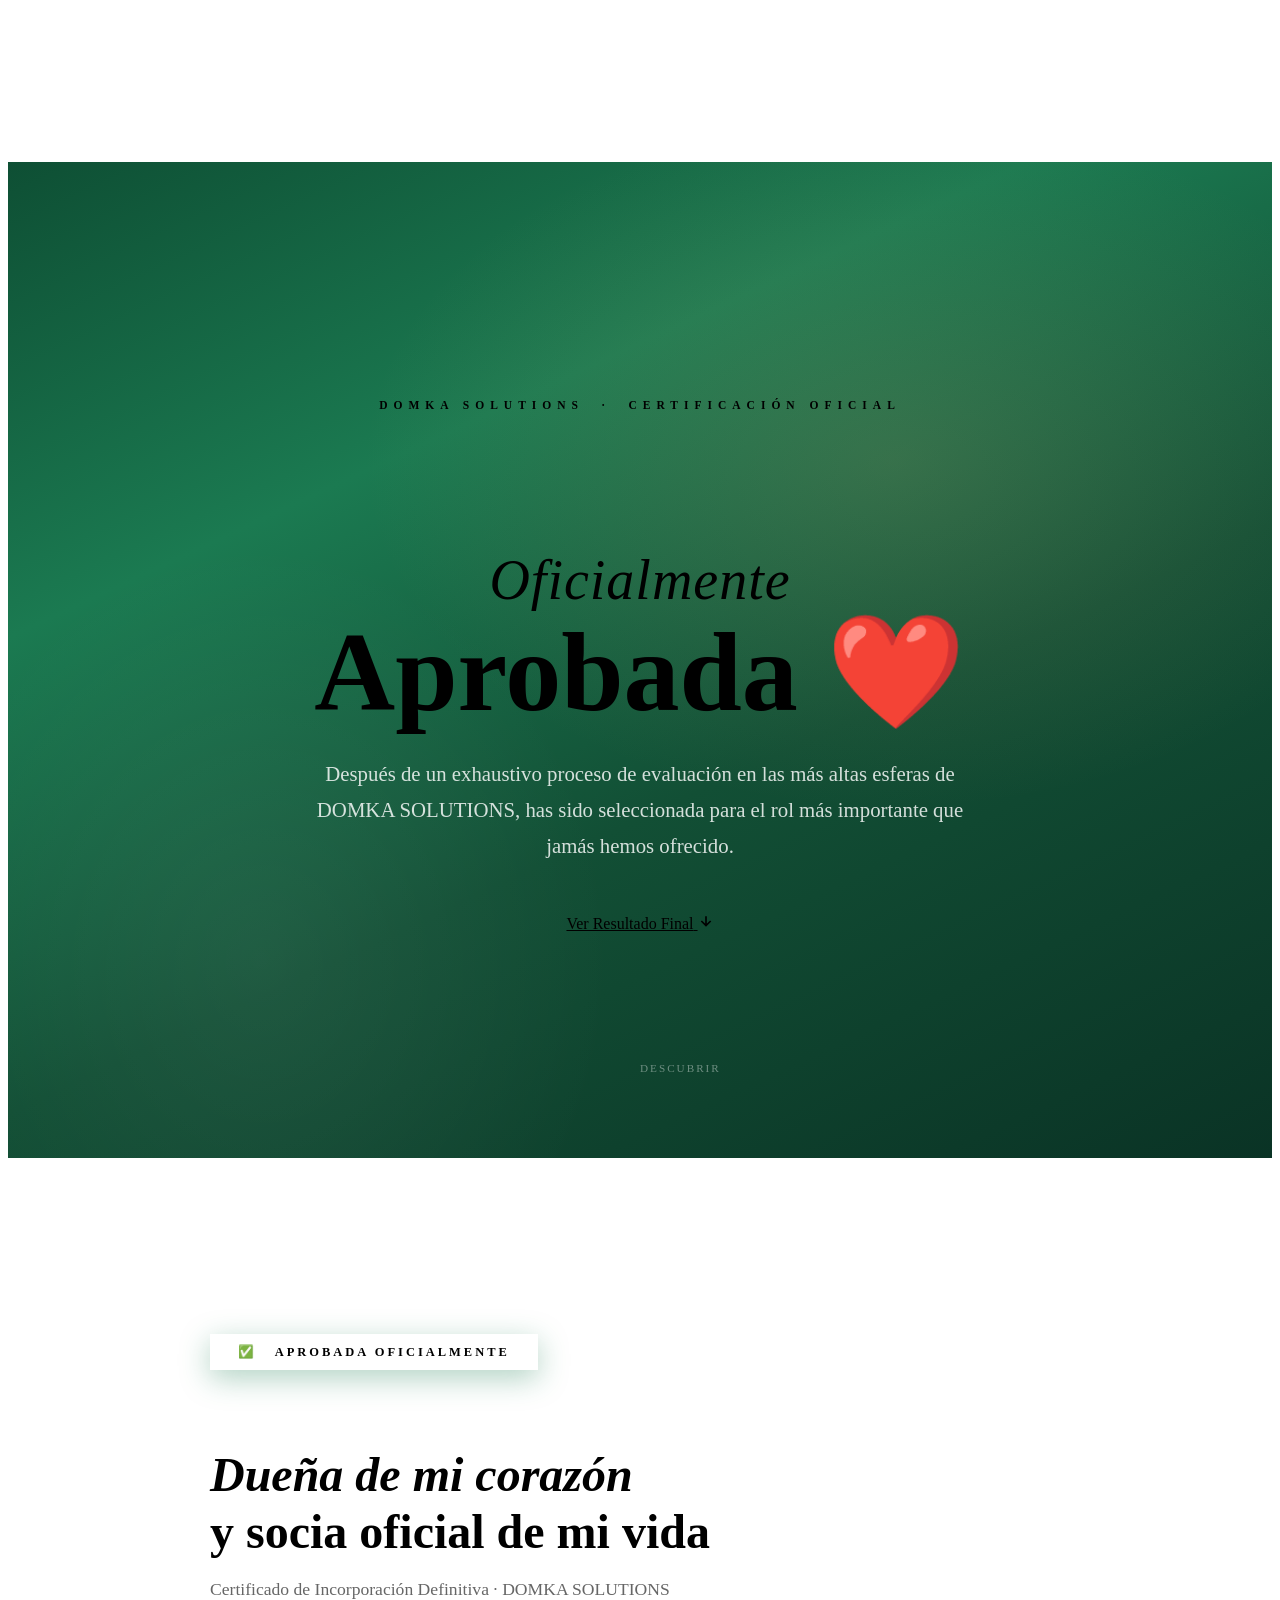
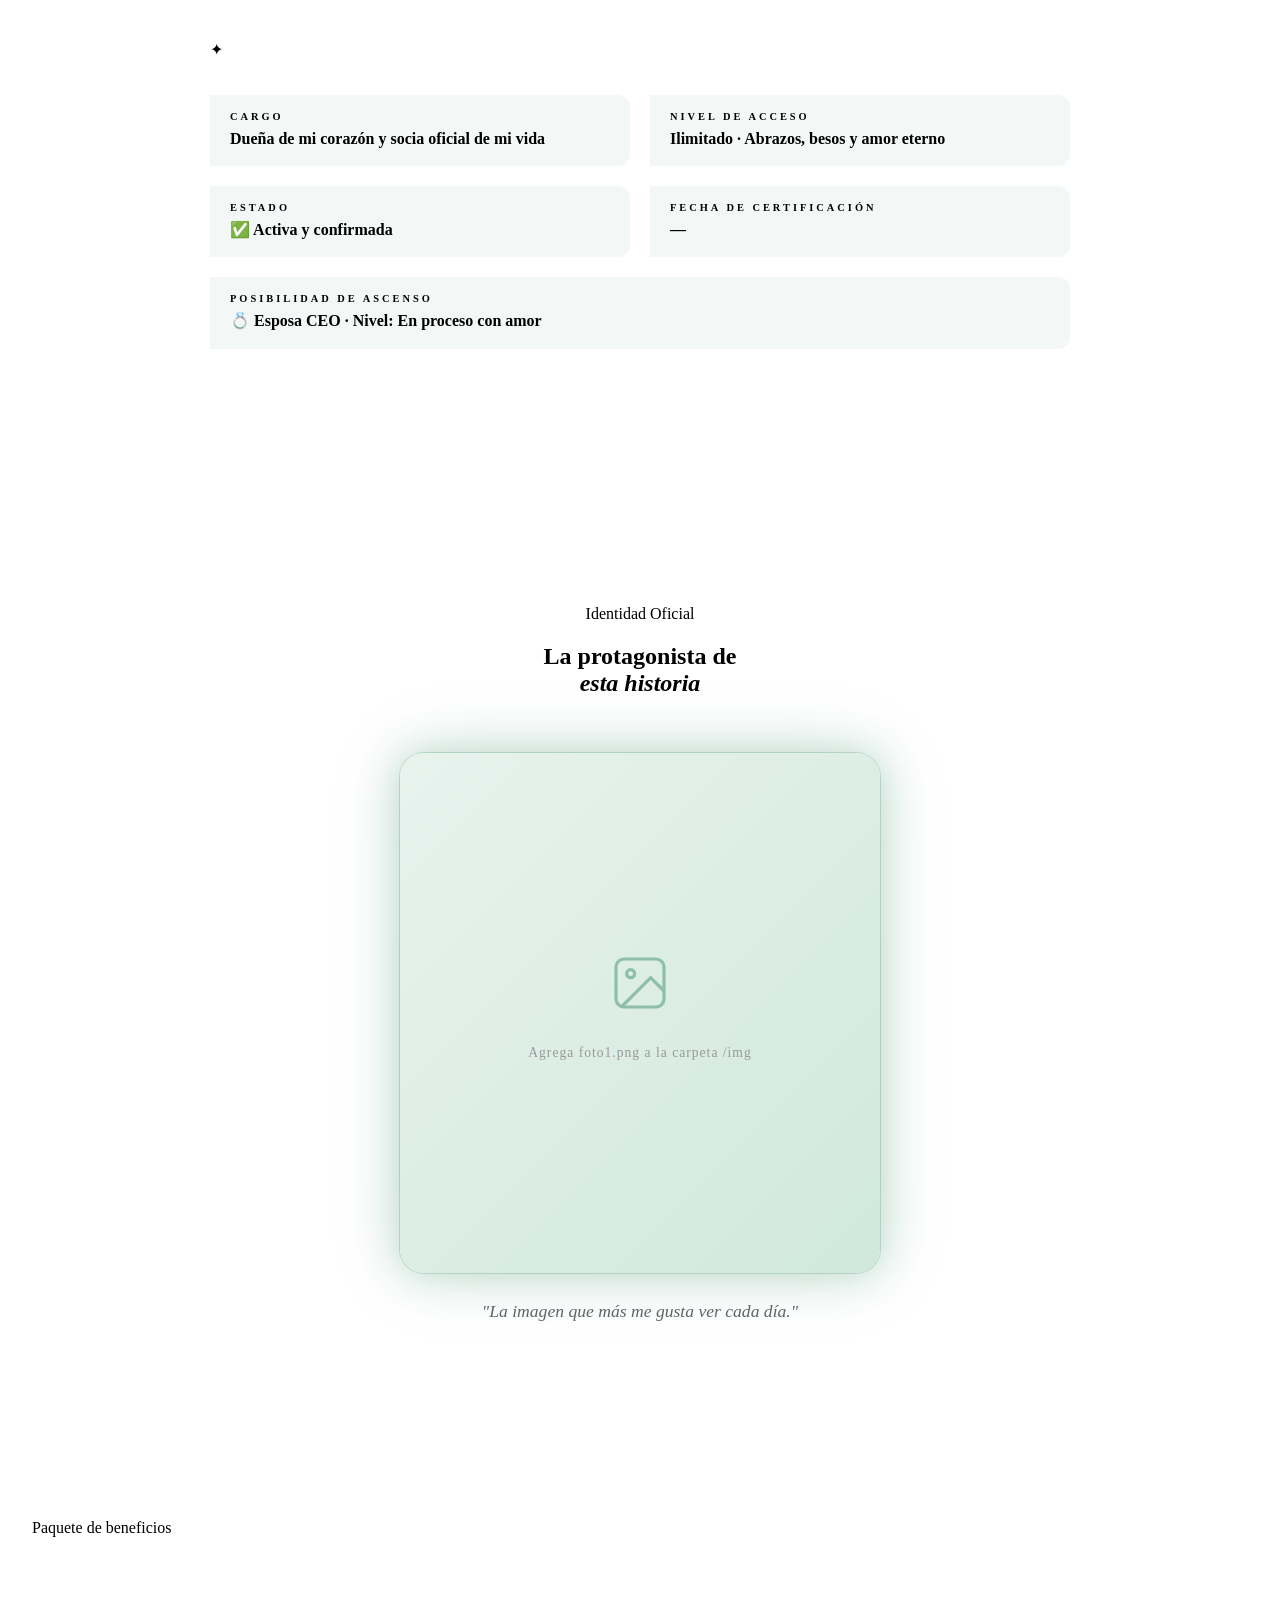
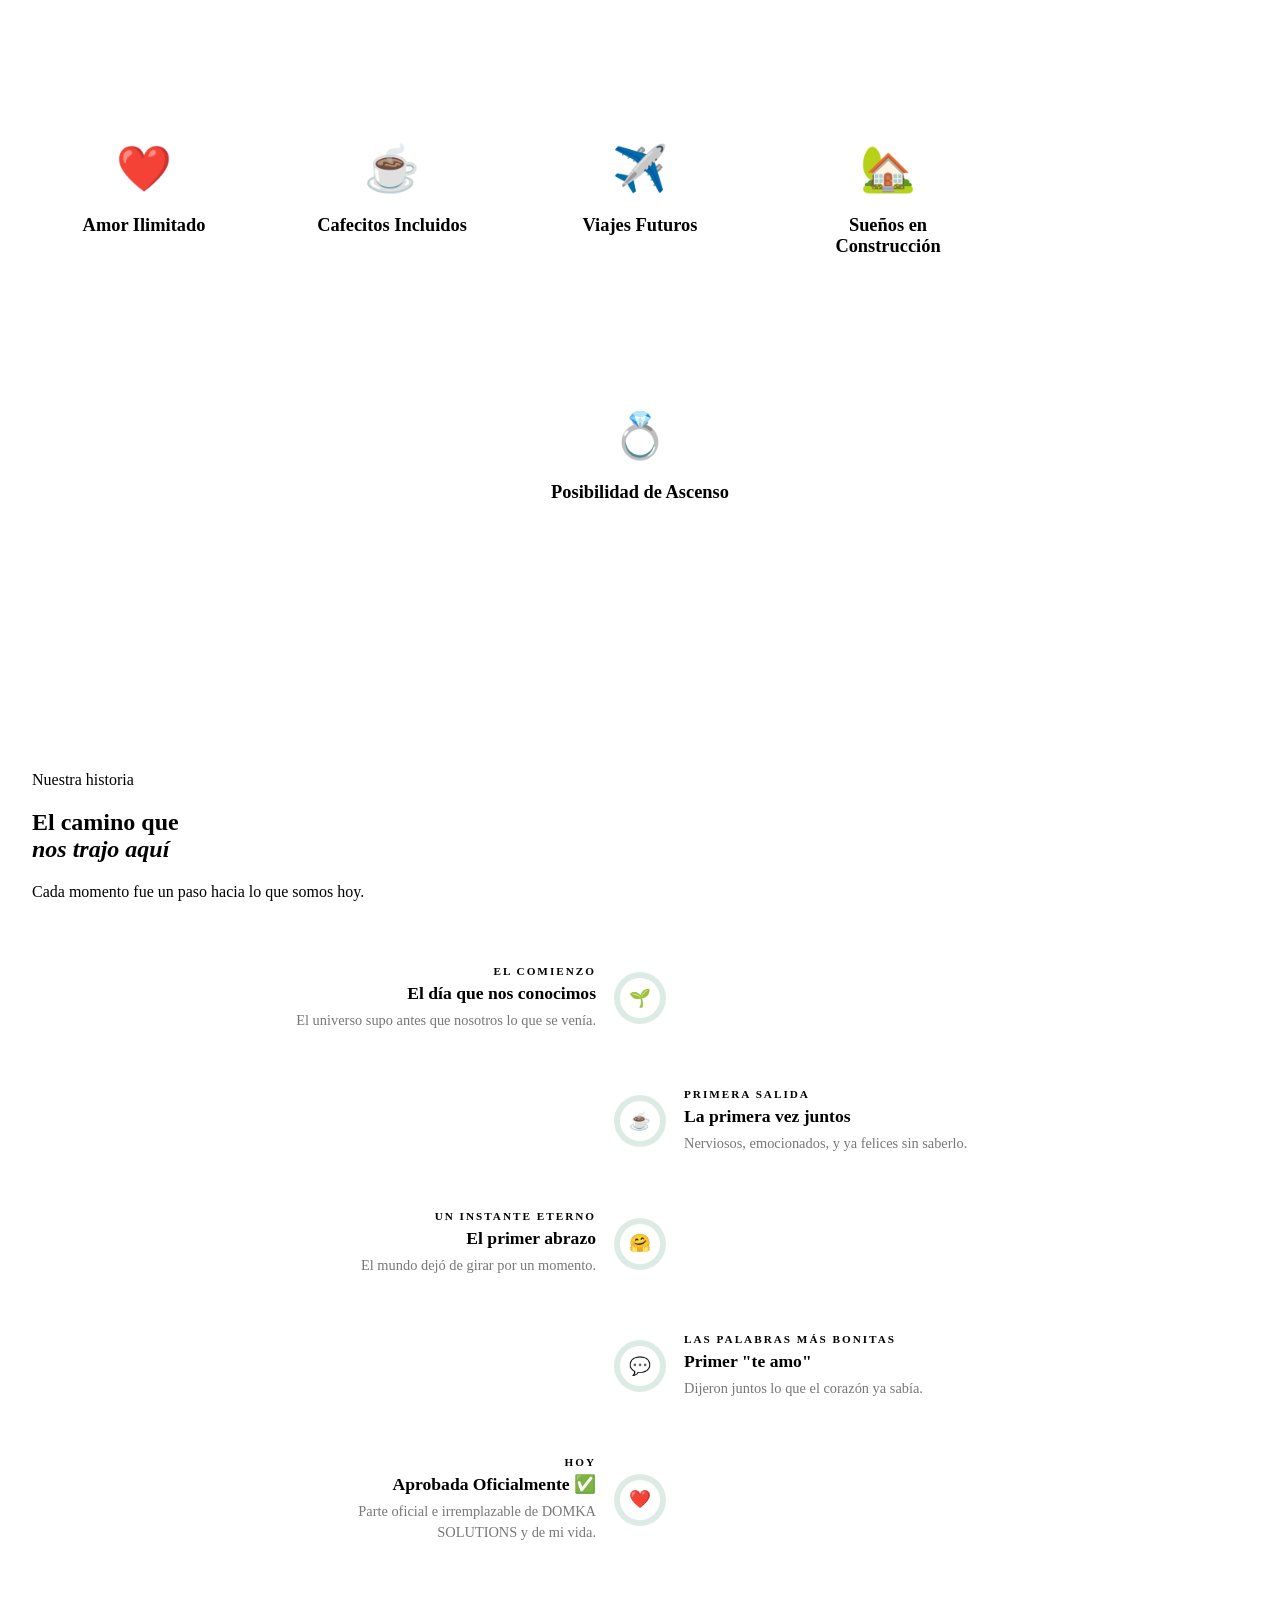
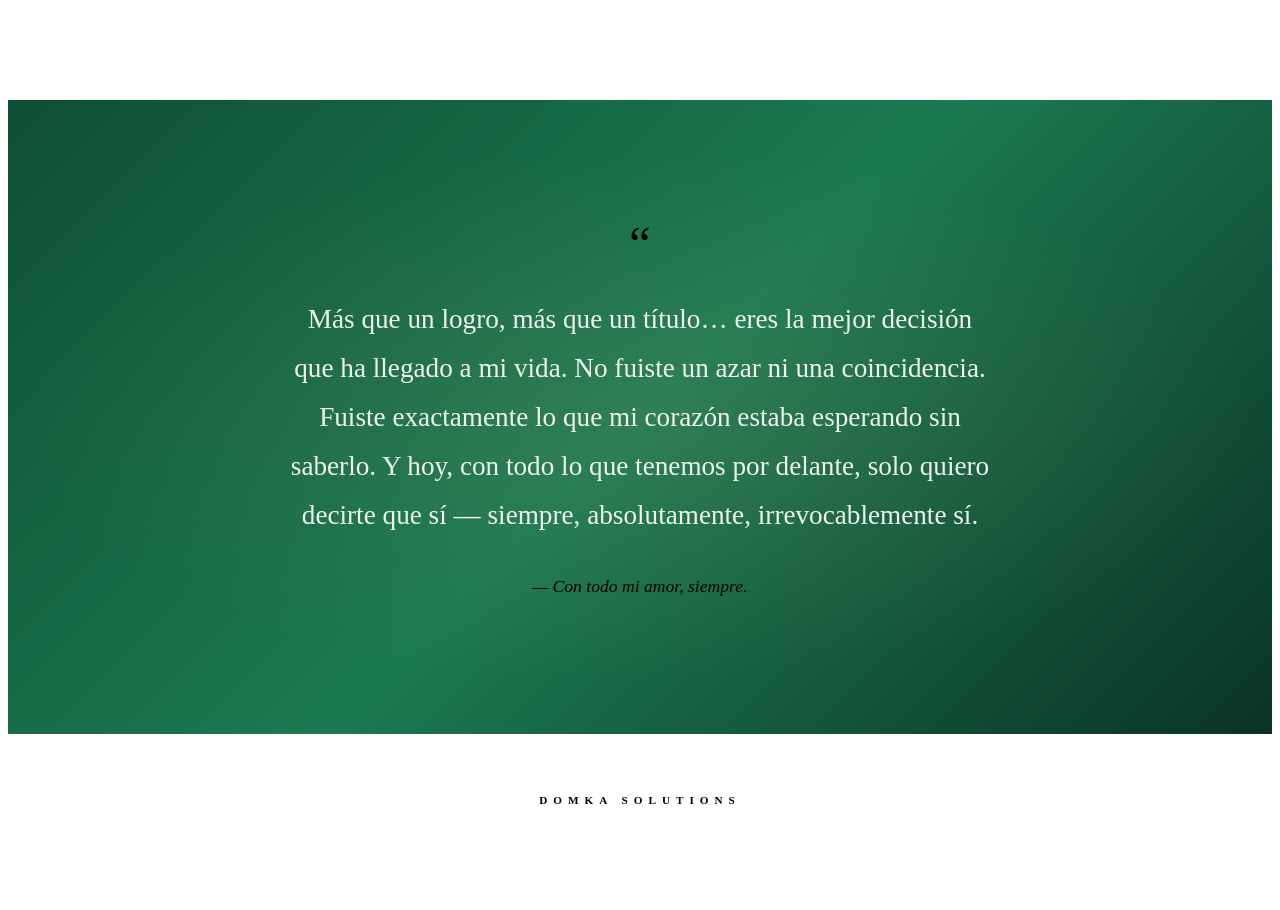
==== aprobada-domka.html @ 87fe6017 "Add files via upload" ====
<!DOCTYPE html>
<html lang="es">
<head>
  <meta charset="UTF-8">
  <meta name="viewport" content="width=device-width, initial-scale=1.0">
  <title>Oficialmente Aprobada · DOMKA SOLUTIONS</title>
  <meta name="description" content="Aprobada para el rol más importante dentro de DOMKA SOLUTIONS.">
  <meta property="og:title" content="Aprobada · DOMKA SOLUTIONS">
  <meta property="og:description" content="Felicitaciones, has sido oficialmente aprobada.">
  <link rel="icon" href="data:image/svg+xml,<svg xmlns='http://www.w3.org/2000/svg' viewBox='0 0 100 100'><text y='.9em' font-size='90'>💚</text></svg>">
  <link rel="stylesheet" href="css/styles.css">

  <style>
    /* ────────────────────────────────
       APROBADA-DOMKA — estilos locales
    ──────────────────────────────── */

    /* ─ Fondo animado hero ─ */
    .hero {
      position: relative;
      min-height: 100vh;
      display: flex;
      flex-direction: column;
      align-items: center;
      justify-content: center;
      text-align: center;
      padding: 48px 24px;
      background: linear-gradient(155deg,
        #0e4f34 0%,
        #1b7a51 30%,
        #124f35 60%,
        #0a3325 100%);
      overflow: hidden;
    }

    /* Efecto luces de fondo */
    .hero::after {
      content: '';
      position: absolute;
      inset: 0;
      background:
        radial-gradient(ellipse 60% 50% at 70% 30%, rgba(201,169,110,0.18) 0%, transparent 70%),
        radial-gradient(ellipse 40% 60% at 20% 80%, rgba(255,255,255,0.06) 0%, transparent 70%);
      pointer-events: none;
    }

    /* Logo marca */
    .hero-brand {
      font-family: var(--font-body);
      font-size: 0.72rem;
      font-weight: 700;
      letter-spacing: 6px;
      text-transform: uppercase;
      color: var(--gold);
      margin-bottom: 48px;
      position: relative;
      z-index: 2;
      animation: fadeDown 1s ease both;
    }

    .hero-title {
      font-family: var(--font-display);
      font-size: clamp(3rem, 9vw, 7rem);
      font-weight: 900;
      color: var(--white);
      line-height: 1;
      margin-bottom: 28px;
      position: relative;
      z-index: 2;
      animation: fadeUp 1s 0.2s ease both;
    }
    .hero-title span {
      display: block;
      font-style: italic;
      font-size: 0.5em;
      font-weight: 400;
      color: var(--gold-light);
      letter-spacing: 1px;
      margin-bottom: 8px;
    }

    .hero-subtitle {
      font-family: var(--font-italic);
      font-size: clamp(1rem, 2.5vw, 1.3rem);
      color: rgba(255,255,255,0.82);
      max-width: 680px;
      line-height: 1.75;
      margin: 0 auto 48px;
      position: relative;
      z-index: 2;
      animation: fadeUp 1s 0.4s ease both;
    }

    .hero .btn-primary {
      position: relative;
      z-index: 2;
      animation: fadeUp 1s 0.6s ease both;
      background: transparent;
      border: 2px solid var(--gold);
      color: var(--gold);
    }
    .hero .btn-primary::before { background: var(--gold); }
    .hero .btn-primary:hover { color: var(--black); }

    /* Scroll indicator */
    .scroll-hint {
      position: absolute;
      bottom: 36px;
      left: 50%;
      transform: translateX(-50%);
      z-index: 2;
      display: flex;
      flex-direction: column;
      align-items: center;
      gap: 8px;
      color: rgba(255,255,255,0.4);
      font-size: 0.7rem;
      letter-spacing: 2px;
      text-transform: uppercase;
      animation: fadeUp 1s 1s ease both;
    }
    .scroll-hint::after {
      content: '';
      width: 1px;
      height: 40px;
      background: linear-gradient(to bottom, var(--gold), transparent);
      animation: scrollLine 2s ease-in-out infinite;
    }
    @keyframes scrollLine {
      0%,100% { opacity: 0.4; transform: scaleY(1); }
      50%      { opacity: 1;   transform: scaleY(1.3); }
    }

    /* ─ Tarjeta principal ─ */
    .main-card-section {
      background: var(--cream);
      padding: 120px 24px;
      position: relative;
    }
    .main-card-section::before {
      content: '';
      position: absolute;
      top: 0; left: 0; right: 0;
      height: 120px;
      background: linear-gradient(to bottom, #0a3325, var(--cream));
    }

    .main-card {
      max-width: 860px;
      margin: 0 auto;
      padding: 56px 48px;
      position: relative;
    }

    /* Sello estampado */
    .badge-approved {
      display: inline-flex;
      align-items: center;
      gap: 10px;
      background: linear-gradient(135deg, var(--green), var(--green-dark));
      color: var(--white);
      padding: 10px 28px;
      border-radius: var(--radius-pill);
      font-family: var(--font-body);
      font-size: 0.78rem;
      font-weight: 700;
      letter-spacing: 3px;
      text-transform: uppercase;
      margin-bottom: 36px;
      box-shadow: 0 8px 30px rgba(27,122,81,0.35);
      animation: pulse 3s ease infinite;
    }
    @keyframes pulse {
      0%,100% { box-shadow: 0 8px 30px rgba(27,122,81,0.35); }
      50%      { box-shadow: 0 8px 50px rgba(27,122,81,0.6); }
    }

    .card-title {
      font-family: var(--font-display);
      font-size: clamp(1.8rem, 4vw, 3rem);
      font-weight: 700;
      color: var(--black);
      line-height: 1.2;
      margin-bottom: 12px;
    }
    .card-title em { color: var(--green); }

    .card-meta {
      font-family: var(--font-italic);
      font-size: 1.1rem;
      color: #666;
      margin-bottom: 40px;
    }

    /* Campos tipo documento */
    .card-fields {
      display: grid;
      grid-template-columns: 1fr 1fr;
      gap: 20px;
      margin-top: 36px;
    }
    .card-field {
      background: rgba(27,122,81,0.05);
      border-left: 3px solid var(--green);
      padding: 16px 20px;
      border-radius: 0 12px 12px 0;
    }
    .card-field-label {
      font-size: 0.65rem;
      font-weight: 700;
      letter-spacing: 3px;
      text-transform: uppercase;
      color: var(--green);
      margin-bottom: 6px;
    }
    .card-field-value {
      font-family: var(--font-display);
      font-size: 1rem;
      font-weight: 600;
      color: var(--black);
      line-height: 1.4;
    }

    /* ─ Foto ─ */
    .photo-section {
      padding: 80px 24px;
      text-align: center;
      background: linear-gradient(180deg, var(--cream) 0%, #e8f3ee 50%, var(--cream) 100%);
    }
    .photo-frame {
      display: inline-block;
      position: relative;
      border-radius: 24px;
      overflow: hidden;
      box-shadow:
        0 0 0 1px rgba(27,122,81,0.2),
        0 0 40px rgba(27,122,81,0.25),
        0 0 80px rgba(27,122,81,0.12);
      animation: float 6s ease-in-out infinite;
      max-width: 480px;
      width: 100%;
    }
    .photo-frame img {
      width: 100%;
      height: 520px;
      object-fit: cover;
      display: block;
    }
    .photo-placeholder {
      width: 100%;
      height: 520px;
      background: linear-gradient(135deg, #e8f3ee, #d0e8dc);
      display: flex;
      flex-direction: column;
      align-items: center;
      justify-content: center;
      gap: 16px;
      color: var(--green);
    }
    .photo-placeholder svg { opacity: 0.4; }
    .photo-placeholder p { font-size: 0.85rem; color: #999; letter-spacing: 1px; }
    @keyframes float {
      0%,100% { transform: translateY(0); }
      50%      { transform: translateY(-14px); }
    }
    .photo-caption {
      margin-top: 24px;
      font-family: var(--font-italic);
      font-style: italic;
      font-size: 1.1rem;
      color: #666;
    }

    /* ─ Beneficios ─ */
    .benefits-section {
      padding: 100px 24px;
      background: var(--black);
    }
    .benefits-section .section-title { color: var(--white); }
    .benefits-section .section-subtitle { color: rgba(255,255,255,0.6); }
    .benefits-section .section-label { color: var(--gold); }

    .benefits-grid {
      display: grid;
      grid-template-columns: repeat(auto-fit, minmax(200px, 1fr));
      gap: 24px;
      margin-top: 56px;
    }
    .benefit-card {
      background: rgba(255,255,255,0.04);
      border: 1px solid rgba(255,255,255,0.08);
      border-radius: 20px;
      padding: 36px 24px;
      text-align: center;
      transition: var(--transition);
      cursor: default;
    }
    .benefit-card:hover {
      background: rgba(27,122,81,0.15);
      border-color: rgba(27,122,81,0.4);
      transform: translateY(-8px);
      box-shadow: 0 20px 50px rgba(27,122,81,0.2);
    }
    .benefit-icon {
      font-size: 2.8rem;
      margin-bottom: 20px;
      display: block;
    }
    .benefit-title {
      font-family: var(--font-display);
      font-size: 1.15rem;
      font-weight: 600;
      color: var(--white);
      margin-bottom: 10px;
    }
    .benefit-desc {
      font-size: 0.85rem;
      color: rgba(255,255,255,0.5);
      line-height: 1.6;
    }

    /* ─ Timeline ─ */
    .timeline-section {
      padding: 100px 24px;
      background: var(--cream);
    }
    .timeline {
      max-width: 700px;
      margin: 64px auto 0;
      position: relative;
    }
    .timeline::before {
      content: '';
      position: absolute;
      left: 50%;
      top: 0; bottom: 0;
      width: 1px;
      background: linear-gradient(to bottom, transparent, var(--green), transparent);
      transform: translateX(-50%);
    }
    .tl-item {
      display: grid;
      grid-template-columns: 1fr 40px 1fr;
      gap: 24px;
      align-items: center;
      margin-bottom: 56px;
    }
    .tl-item:nth-child(odd) .tl-content { text-align: right; grid-column: 1; }
    .tl-item:nth-child(odd) .tl-dot    { grid-column: 2; }
    .tl-item:nth-child(odd) .tl-empty  { grid-column: 3; }
    .tl-item:nth-child(even) .tl-empty   { grid-column: 1; }
    .tl-item:nth-child(even) .tl-dot     { grid-column: 2; }
    .tl-item:nth-child(even) .tl-content { grid-column: 3; text-align: left; }

    .tl-dot {
      width: 40px; height: 40px;
      background: var(--green);
      border-radius: 50%;
      display: flex;
      align-items: center;
      justify-content: center;
      font-size: 1.1rem;
      box-shadow: 0 0 0 6px rgba(27,122,81,0.15);
      justify-self: center;
      flex-shrink: 0;
    }
    .tl-date {
      font-size: 0.7rem;
      font-weight: 700;
      letter-spacing: 2px;
      color: var(--green);
      text-transform: uppercase;
      margin-bottom: 6px;
    }
    .tl-title {
      font-family: var(--font-display);
      font-size: 1.1rem;
      font-weight: 600;
      color: var(--black);
      margin-bottom: 6px;
    }
    .tl-desc {
      font-family: var(--font-italic);
      font-size: 0.9rem;
      color: #777;
      line-height: 1.5;
    }

    /* ─ Mensaje final ─ */
    .message-section {
      padding: 120px 24px;
      background: linear-gradient(135deg, #0e4f34, #1b7a51, #0a3325);
      position: relative;
      overflow: hidden;
      text-align: center;
    }
    .message-section::before {
      content: '';
      position: absolute;
      inset: 0;
      background: radial-gradient(ellipse 70% 60% at 50% 50%, rgba(201,169,110,0.12) 0%, transparent 70%);
    }
    .message-box {
      max-width: 700px;
      margin: 0 auto;
      position: relative;
      z-index: 2;
    }
    .message-quote {
      font-size: 3rem;
      color: var(--gold);
      line-height: 1;
      margin-bottom: 24px;
      font-family: Georgia, serif;
    }
    .message-text {
      font-family: var(--font-italic);
      font-size: clamp(1.15rem, 3vw, 1.7rem);
      color: rgba(255,255,255,0.92);
      line-height: 1.8;
      margin-bottom: 36px;
    }
    .message-sign {
      font-family: var(--font-display);
      font-style: italic;
      font-size: 1.1rem;
      color: var(--gold);
    }

    /* ─ Footer ─ */
    footer {
      background: var(--black);
      padding: 48px 24px;
      text-align: center;
    }
    .footer-logo {
      font-family: var(--font-body);
      font-size: 0.7rem;
      font-weight: 700;
      letter-spacing: 6px;
      color: var(--green);
      text-transform: uppercase;
      margin-bottom: 12px;
    }
    .footer-tagline {
      font-family: var(--font-italic);
      font-style: italic;
      font-size: 0.95rem;
      color: rgba(255,255,255,0.35);
    }

    /* ─ Keyframes ─ */
    @keyframes fadeUp   { from { opacity:0; transform:translateY(30px); } to { opacity:1; transform:translateY(0); } }
    @keyframes fadeDown { from { opacity:0; transform:translateY(-20px); } to { opacity:1; transform:translateY(0); } }

    /* ─ Responsive ─ */
    @media (max-width: 640px) {
      .card-fields { grid-template-columns: 1fr; }
      .main-card   { padding: 36px 24px; }
      .timeline::before { left: 20px; }
      .tl-item { grid-template-columns: 40px 1fr; }
      .tl-item:nth-child(odd) .tl-content,
      .tl-item:nth-child(even) .tl-content { grid-column: 2; text-align: left; }
      .tl-item:nth-child(odd) .tl-dot,
      .tl-item:nth-child(even) .tl-dot { grid-column: 1; }
      .tl-empty { display: none; }
      .tl-item { grid-template-columns: 40px 1fr; }
    }
  </style>
</head>
<body>

  <!-- ── Canvas partículas ── -->
  <canvas id="particle-canvas"></canvas>

  <!-- ══════════════════════════════════════
       HERO
  ══════════════════════════════════════ -->
  <section class="hero" id="inicio">

    <p class="hero-brand">DOMKA SOLUTIONS &nbsp;·&nbsp; Certificación Oficial</p>

    <h1 class="hero-title">
      <span>Oficialmente</span>
      Aprobada ❤️
    </h1>

    <p class="hero-subtitle">
      Después de un exhaustivo proceso de evaluación en las más altas esferas de
      DOMKA SOLUTIONS, has sido seleccionada para el rol más importante
      que jamás hemos ofrecido.
    </p>

    <a href="#resultado" class="btn-primary">
      <span>Ver Resultado Final</span>
      <svg width="16" height="16" viewBox="0 0 24 24" fill="none" stroke="currentColor" stroke-width="2.5"><path d="M12 5v14M5 12l7 7 7-7"/></svg>
    </a>

    <div class="scroll-hint">Descubrir</div>
  </section>


  <!-- ══════════════════════════════════════
       TARJETA PRINCIPAL
  ══════════════════════════════════════ -->
  <section class="main-card-section" id="resultado">
    <div class="container">
      <div class="main-card glass-card reveal">

        <!-- Badge -->
        <div class="text-center" style="margin-bottom: 8px;">
          <span class="badge-approved">✅ &nbsp; Aprobada Oficialmente</span>
        </div>

        <!-- Título -->
        <h2 class="card-title text-center">
          <em>Dueña de mi corazón</em><br>y socia oficial de mi vida
        </h2>
        <p class="card-meta text-center">Certificado de Incorporación Definitiva · DOMKA SOLUTIONS</p>

        <!-- Ornamento -->
        <div class="ornament">✦</div>

        <!-- Campos -->
        <div class="card-fields">
          <div class="card-field">
            <div class="card-field-label">Cargo</div>
            <div class="card-field-value">Dueña de mi corazón y socia oficial de mi vida</div>
          </div>
          <div class="card-field">
            <div class="card-field-label">Nivel de acceso</div>
            <div class="card-field-value">Ilimitado · Abrazos, besos y amor eterno</div>
          </div>
          <div class="card-field">
            <div class="card-field-label">Estado</div>
            <div class="card-field-value" style="color: var(--green);">✅ Activa y confirmada</div>
          </div>
          <div class="card-field">
            <div class="card-field-label">Fecha de certificación</div>
            <div class="card-field-value js-date">—</div>
          </div>
          <div class="card-field" style="grid-column: 1 / -1;">
            <div class="card-field-label">Posibilidad de ascenso</div>
            <div class="card-field-value">💍 Esposa CEO · Nivel: En proceso con amor</div>
          </div>
        </div>

      </div>
    </div>
  </section>


  <!-- ══════════════════════════════════════
       SECCIÓN FOTO
  ══════════════════════════════════════ -->
  <section class="photo-section">
    <div class="container">
      <div class="text-center reveal">
        <span class="section-label">Identidad Oficial</span>
        <h2 class="section-title">La protagonista de<br><em>esta historia</em></h2>
      </div>

      <div class="text-center" style="margin-top: 56px;">
        <div class="photo-frame reveal">
          <!-- Reemplaza src con img/foto1.png cuando tengas la imagen -->
          <div class="photo-placeholder">
            <svg width="64" height="64" viewBox="0 0 24 24" fill="none" stroke="#1b7a51" stroke-width="1.2">
              <rect x="3" y="3" width="18" height="18" rx="3"/>
              <circle cx="8.5" cy="8.5" r="1.5"/>
              <path d="M21 15l-5-5L5 21"/>
            </svg>
            <p>Agrega foto1.png a la carpeta /img</p>
          </div>
          <!-- Descomenta esto cuando tengas la foto:
          <img src="img/foto1.png" alt="Mi amor" data-lightbox>
          -->
        </div>
        <p class="photo-caption reveal">"La imagen que más me gusta ver cada día."</p>
      </div>
    </div>
  </section>


  <!-- ══════════════════════════════════════
       BENEFICIOS DEL CARGO
  ══════════════════════════════════════ -->
  <section class="benefits-section section">
    <div class="container text-center">
      <span class="section-label reveal">Paquete de beneficios</span>
      <h2 class="section-title reveal" style="color: white;">Lo que incluye<br><em style="color: var(--gold);">este cargo</em></h2>
      <p class="section-subtitle reveal">Beneficios premium, exclusivos e irrenunciables.</p>

      <div class="benefits-grid">

        <div class="benefit-card reveal">
          <span class="benefit-icon">❤️</span>
          <div class="benefit-title">Amor Ilimitado</div>
          <div class="benefit-desc">Sin restricciones, sin vencimiento, sin condiciones.</div>
        </div>

        <div class="benefit-card reveal">
          <span class="benefit-icon">☕</span>
          <div class="benefit-title">Cafecitos Incluidos</div>
          <div class="benefit-desc">Mañanas juntos con café o sin él, siempre especiales.</div>
        </div>

        <div class="benefit-card reveal">
          <span class="benefit-icon">✈️</span>
          <div class="benefit-title">Viajes Futuros</div>
          <div class="benefit-desc">Destinos por descubrir, aventuras por vivir contigo.</div>
        </div>

        <div class="benefit-card reveal">
          <span class="benefit-icon">🏡</span>
          <div class="benefit-title">Sueños en Construcción</div>
          <div class="benefit-desc">Construyendo un hogar y un futuro lado a lado.</div>
        </div>

        <div class="benefit-card reveal" style="grid-column: 1 / -1; max-width: 400px; margin: 0 auto;">
          <span class="benefit-icon">💍</span>
          <div class="benefit-title">Posibilidad de Ascenso</div>
          <div class="benefit-desc">A Esposa CEO · El nivel más alto y más hermoso.</div>
        </div>

      </div>
    </div>
  </section>


  <!-- ══════════════════════════════════════
       TIMELINE ROMÁNTICA
  ══════════════════════════════════════ -->
  <section class="timeline-section">
    <div class="container text-center">
      <span class="section-label">Nuestra historia</span>
      <h2 class="section-title">El camino que<br><em>nos trajo aquí</em></h2>
      <p class="section-subtitle">Cada momento fue un paso hacia lo que somos hoy.</p>

      <div class="timeline">

        <div class="tl-item reveal">
          <div class="tl-content">
            <div class="tl-date">El comienzo</div>
            <div class="tl-title">El día que nos conocimos</div>
            <div class="tl-desc">El universo supo antes que nosotros lo que se venía.</div>
          </div>
          <div class="tl-dot">🌱</div>
          <div class="tl-empty"></div>
        </div>

        <div class="tl-item reveal">
          <div class="tl-empty"></div>
          <div class="tl-dot">☕</div>
          <div class="tl-content">
            <div class="tl-date">Primera salida</div>
            <div class="tl-title">La primera vez juntos</div>
            <div class="tl-desc">Nerviosos, emocionados, y ya felices sin saberlo.</div>
          </div>
        </div>

        <div class="tl-item reveal">
          <div class="tl-content">
            <div class="tl-date">Un instante eterno</div>
            <div class="tl-title">El primer abrazo</div>
            <div class="tl-desc">El mundo dejó de girar por un momento.</div>
          </div>
          <div class="tl-dot">🤗</div>
          <div class="tl-empty"></div>
        </div>

        <div class="tl-item reveal">
          <div class="tl-empty"></div>
          <div class="tl-dot">💬</div>
          <div class="tl-content">
            <div class="tl-date">Las palabras más bonitas</div>
            <div class="tl-title">Primer "te amo"</div>
            <div class="tl-desc">Dijeron juntos lo que el corazón ya sabía.</div>
          </div>
        </div>

        <div class="tl-item reveal">
          <div class="tl-content">
            <div class="tl-date">Hoy</div>
            <div class="tl-title">Aprobada Oficialmente ✅</div>
            <div class="tl-desc">Parte oficial e irremplazable de DOMKA SOLUTIONS y de mi vida.</div>
          </div>
          <div class="tl-dot">❤️</div>
          <div class="tl-empty"></div>
        </div>

      </div>
    </div>
  </section>


  <!-- ══════════════════════════════════════
       MENSAJE FINAL
  ══════════════════════════════════════ -->
  <section class="message-section">
    <div class="message-box reveal">
      <div class="message-quote">&ldquo;</div>
      <p class="message-text">
        Más que un logro, más que un título… eres la mejor decisión que ha
        llegado a mi vida. No fuiste un azar ni una coincidencia. Fuiste
        exactamente lo que mi corazón estaba esperando sin saberlo.
        Y hoy, con todo lo que tenemos por delante,
        solo quiero decirte que sí — siempre, absolutamente, irrevocablemente sí.
      </p>
      <p class="message-sign">— Con todo mi amor, siempre.</p>
    </div>
  </section>


  <!-- ══════════════════════════════════════
       FOOTER
  ══════════════════════════════════════ -->
  <footer>
    <p class="footer-logo">DOMKA SOLUTIONS</p>
    <p class="footer-tagline">© Forever Together &nbsp;·&nbsp; Certificado con amor</p>
  </footer>


  <!-- ── Scripts ── -->
  <script src="js/script.js"></script>
  <script>
    // Fecha automática
    document.addEventListener('DOMContentLoaded', () => {
      setCurrentDate('.js-date');
    });
  </script>

</body>
</html>
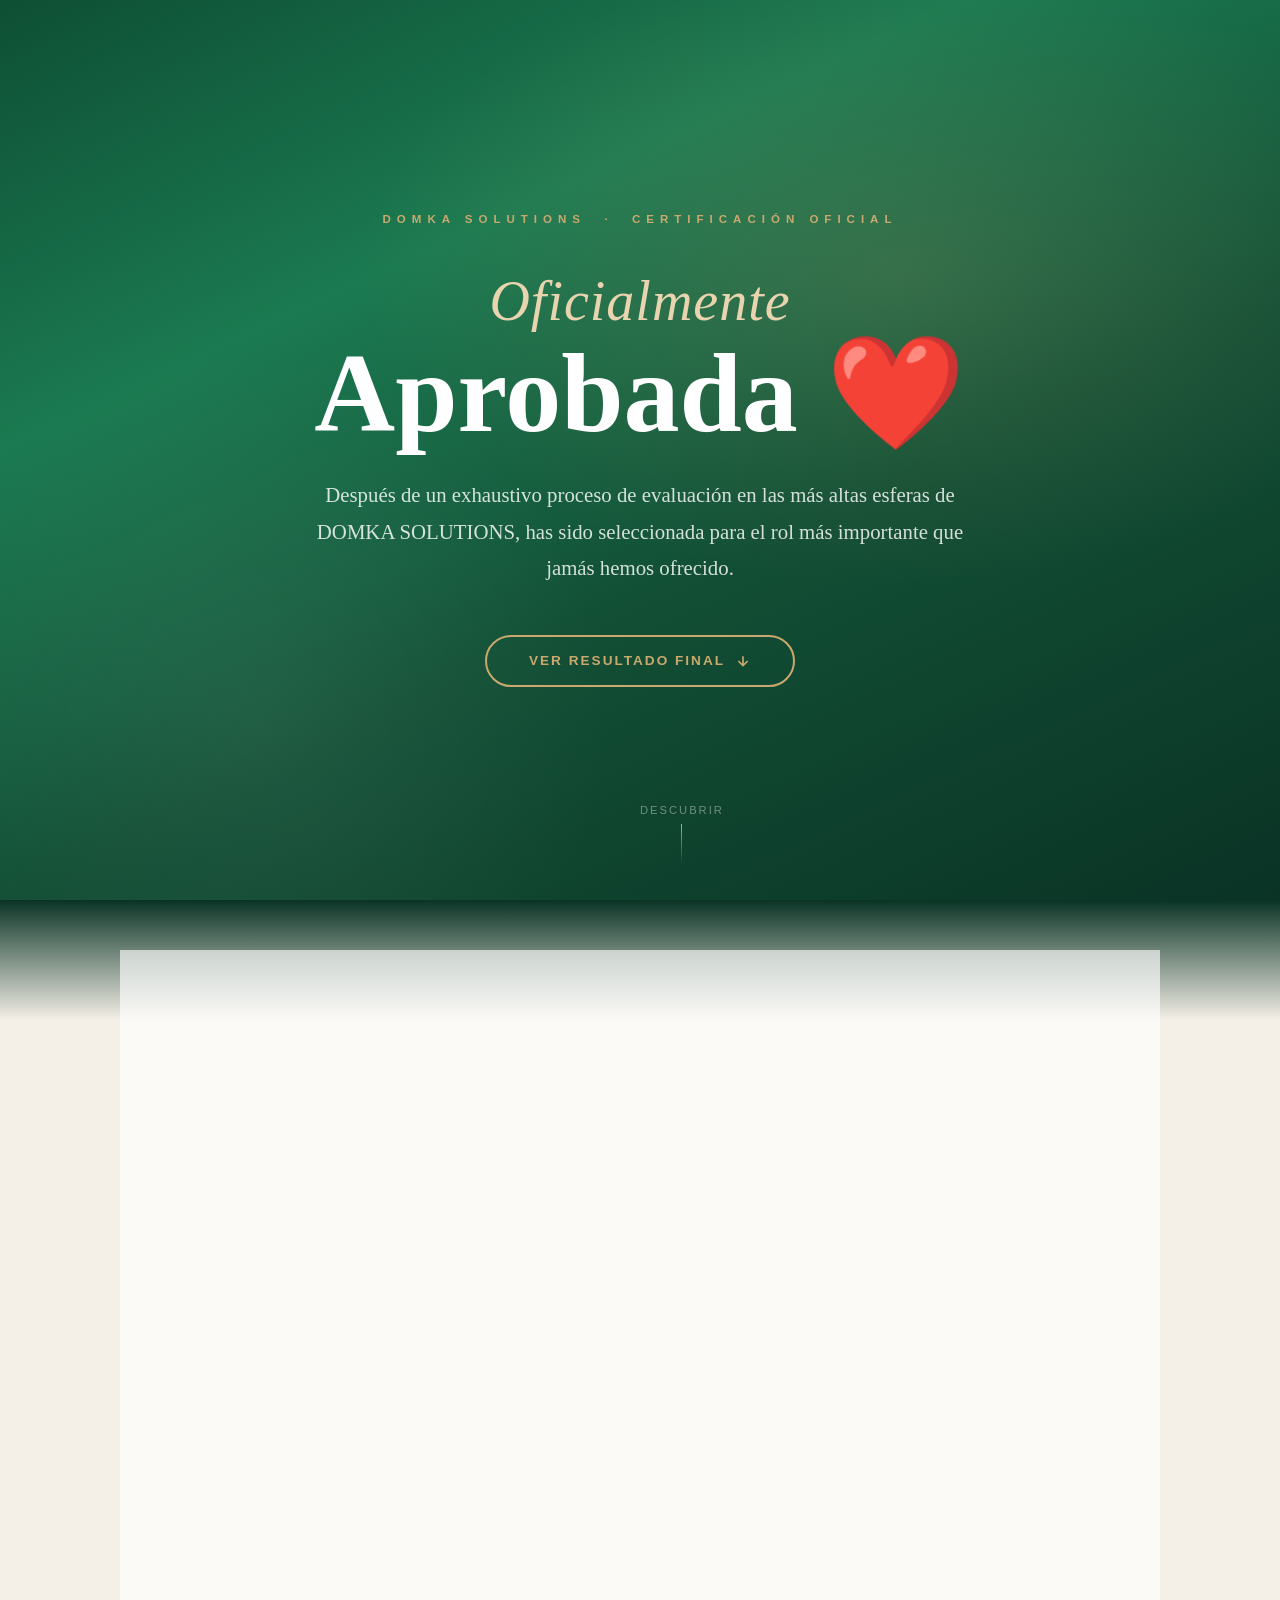
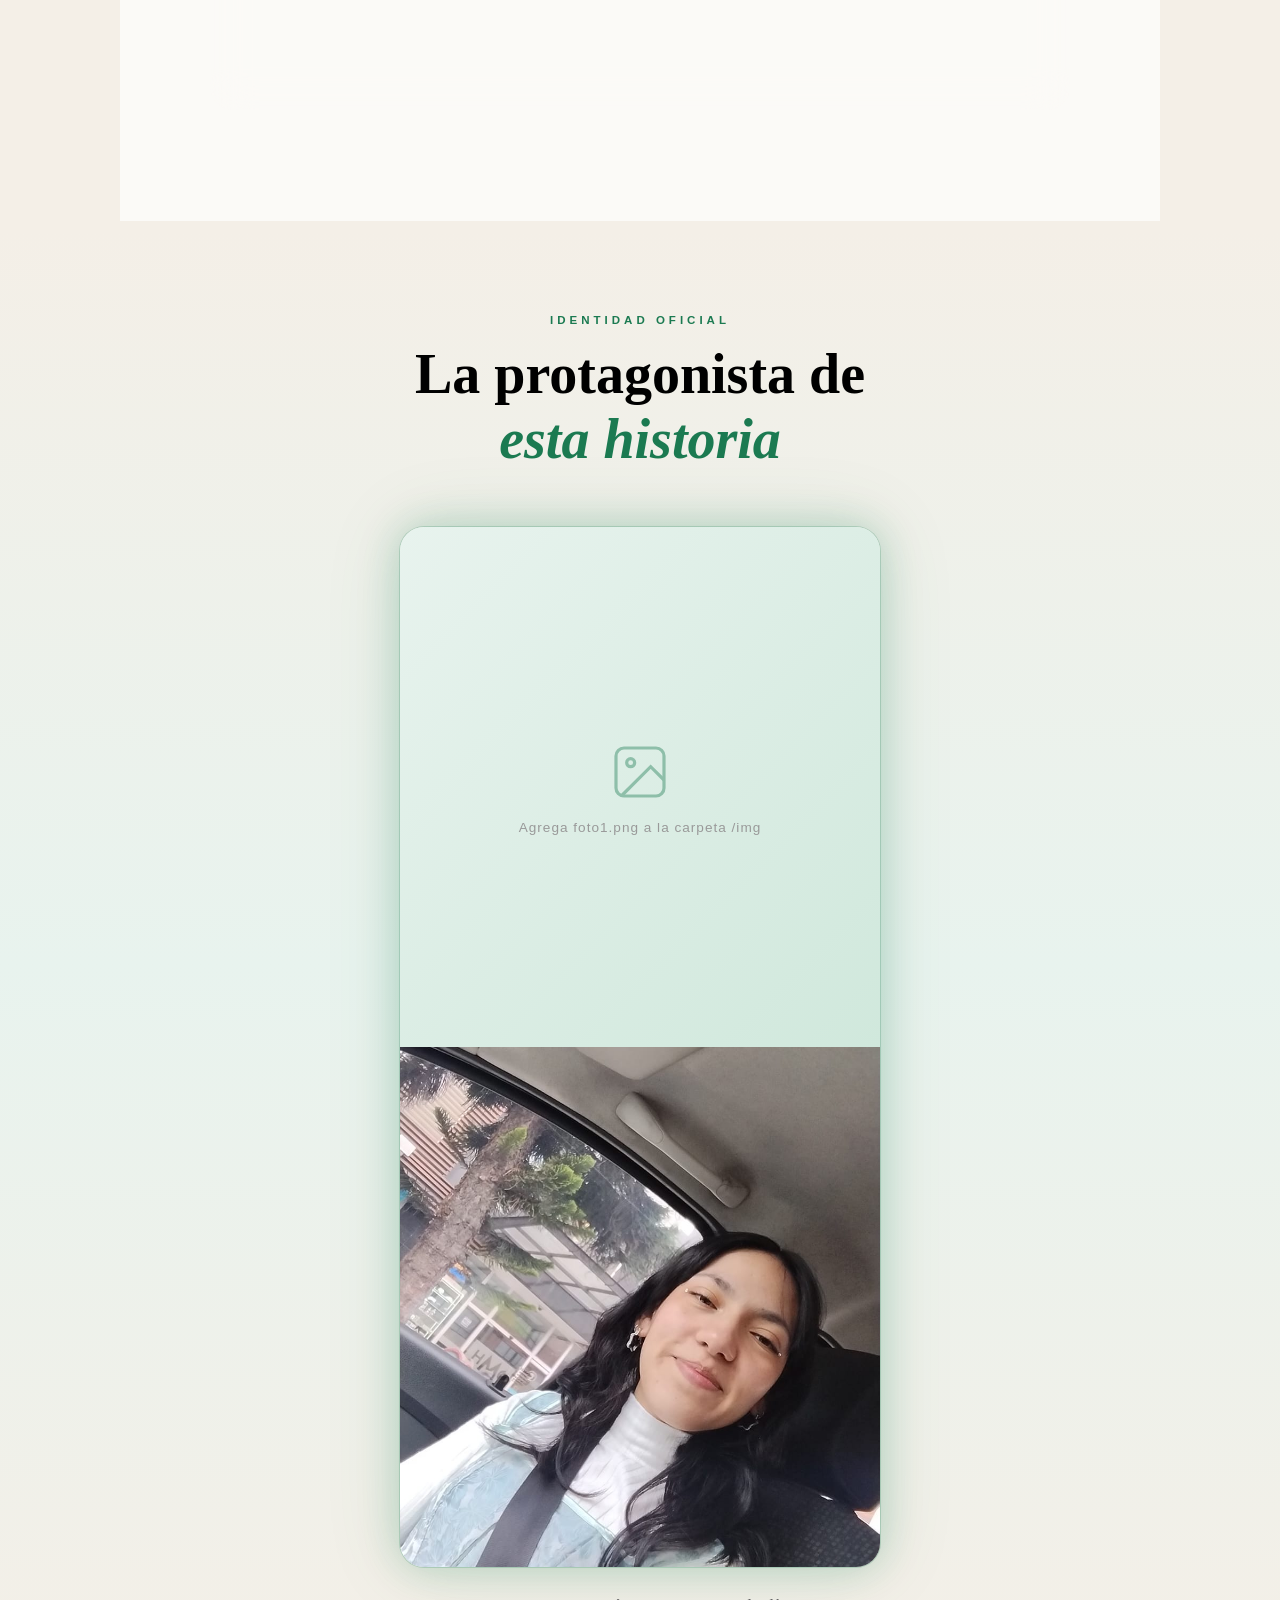
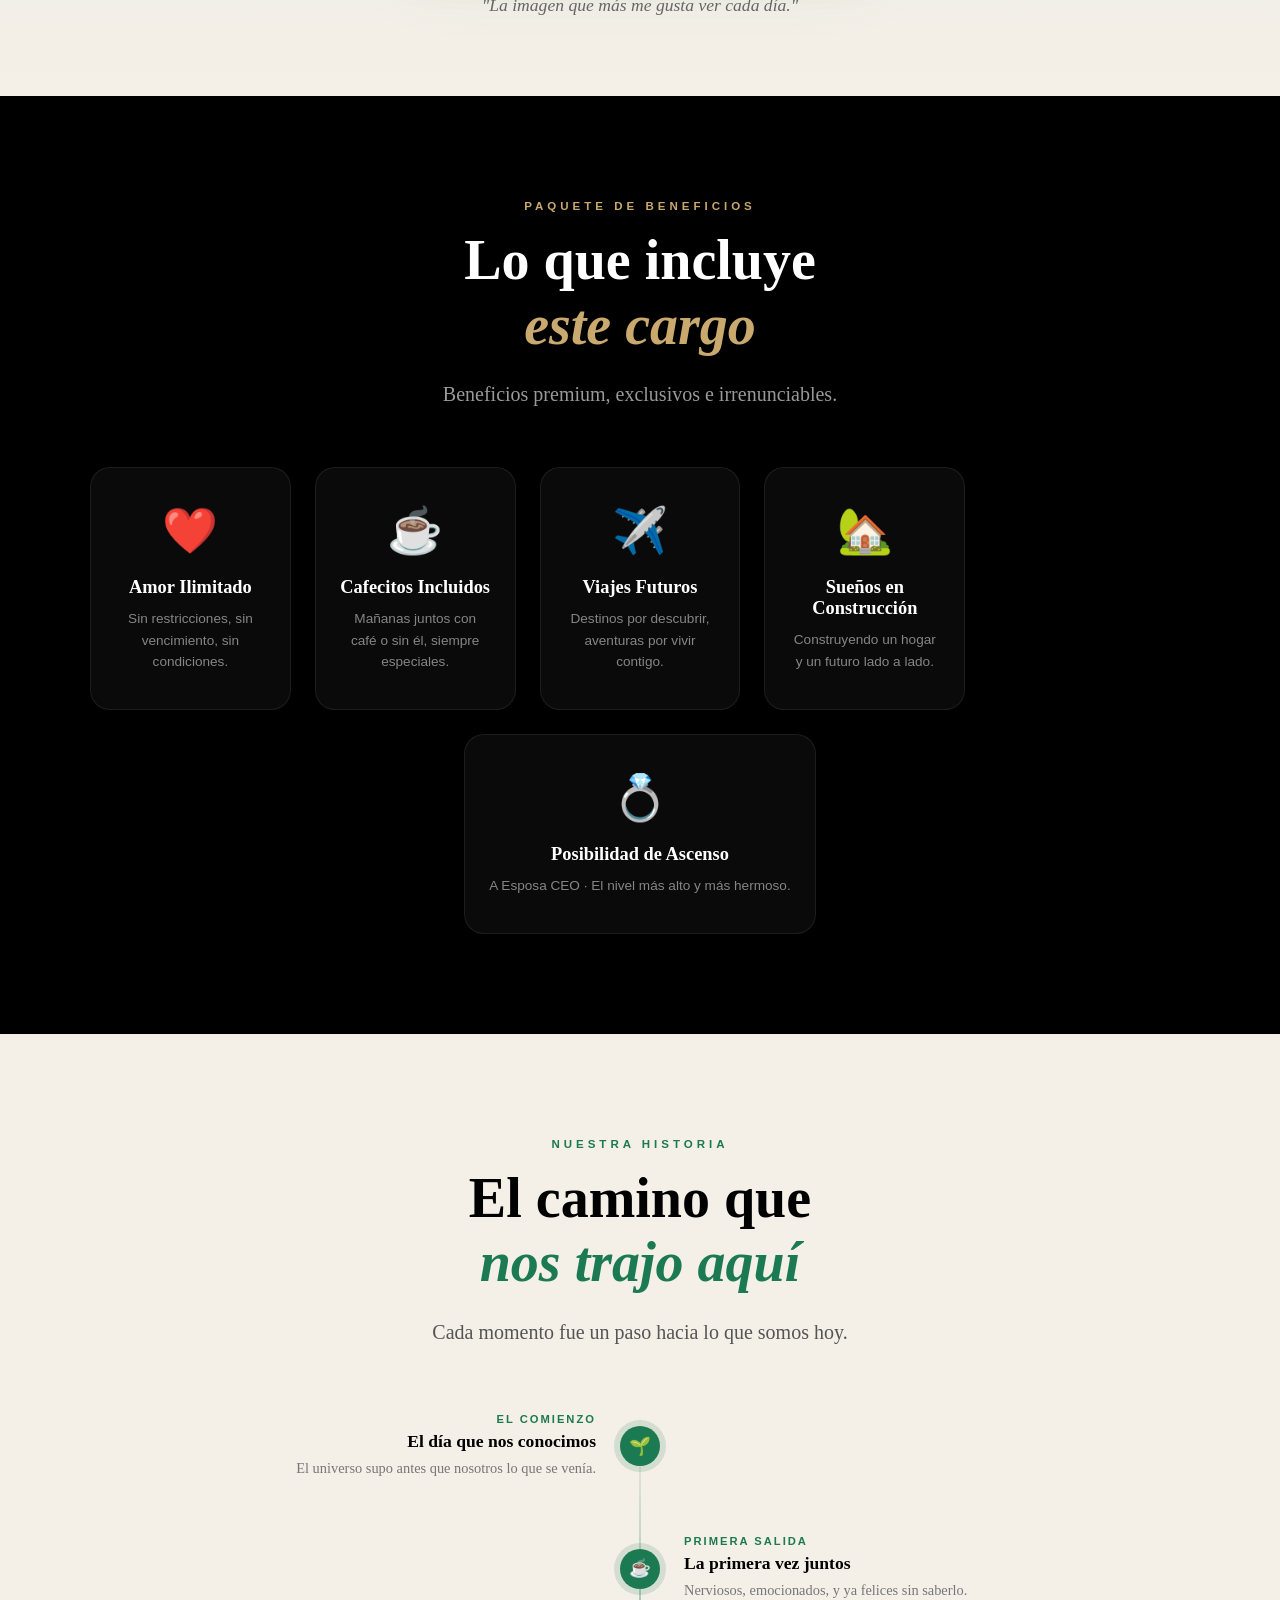
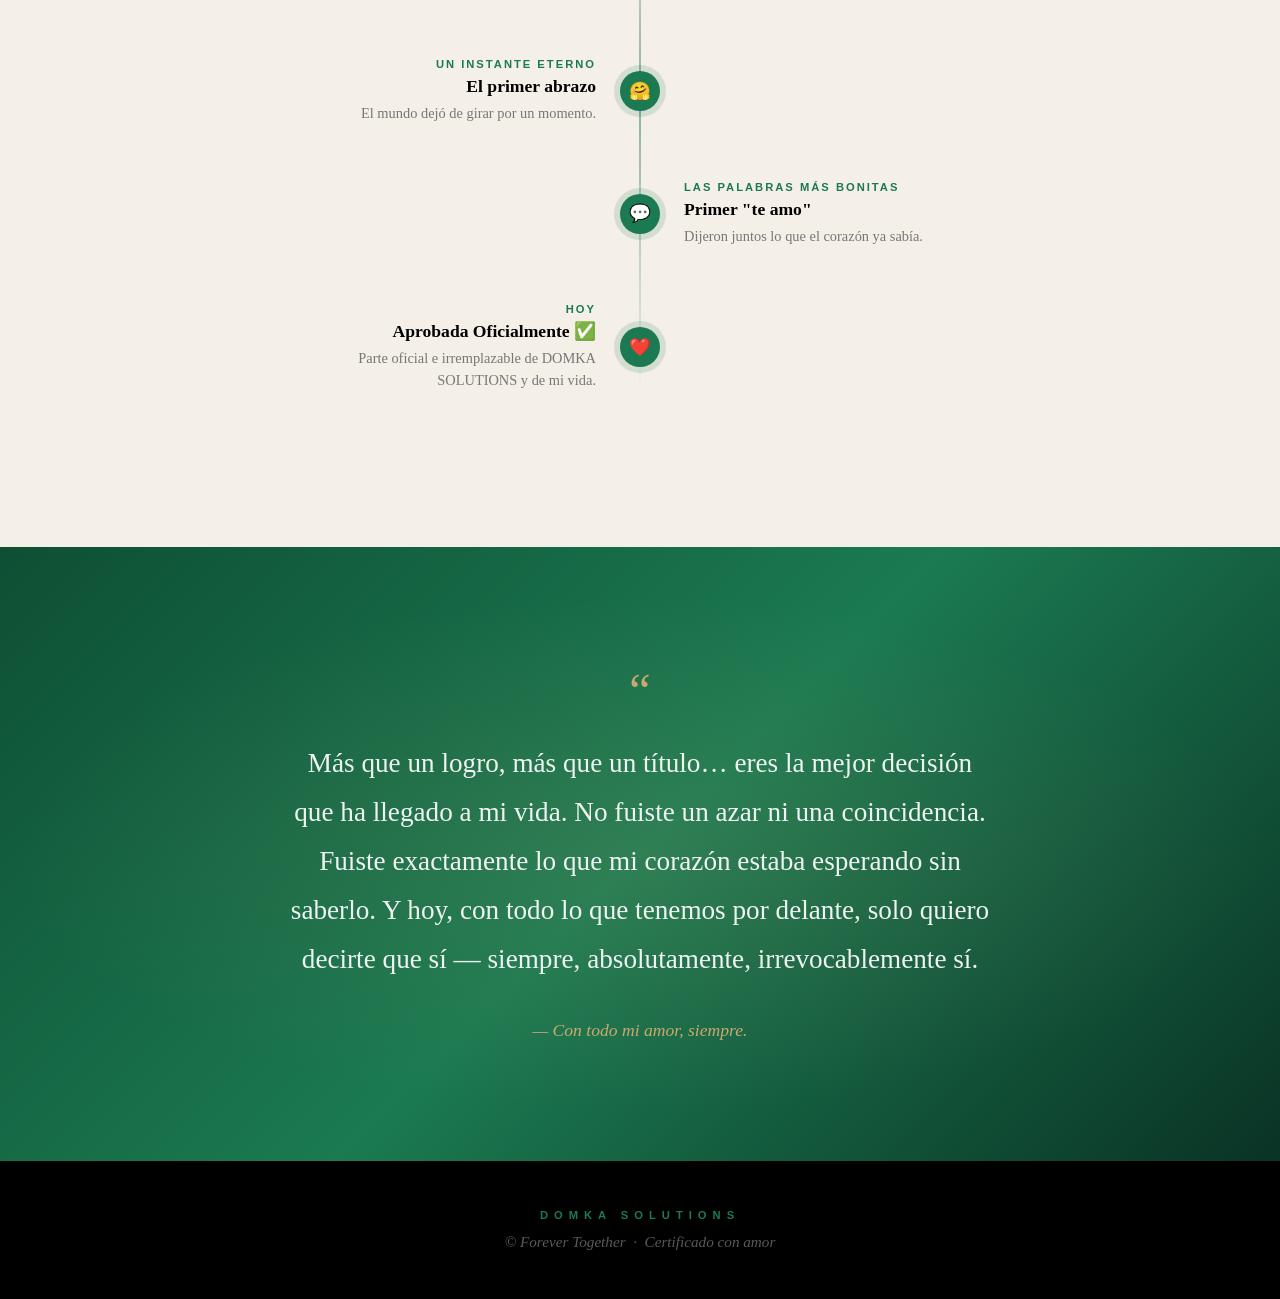
==== commit 00c914a5: "Update aprobada-domka.html" ====
--- a/aprobada-domka.html
+++ b/aprobada-domka.html
@@ -571,9 +571,7 @@
             </svg>
             <p>Agrega foto1.png a la carpeta /img</p>
           </div>
-          <!-- Descomenta esto cuando tengas la foto:
           <img src="img/foto1.png" alt="Mi amor" data-lightbox>
-          -->
         </div>
         <p class="photo-caption reveal">"La imagen que más me gusta ver cada día."</p>
       </div>
--- a/css/styles.css
+++ b/css/styles.css
@@ -0,0 +1,179 @@
+/* ============================================================
+   DOMKA SOLUTIONS — Estilos Globales
+   Paleta: #f4efe7 | #1b7a51 | #ffffff | #000000
+   ============================================================ */
+
+/* Google Fonts */
+@import url('https://fonts.googleapis.com/css2?family=Playfair+Display:ital,wght@0,400;0,600;0,700;0,900;1,400;1,700&family=Montserrat:wght@300;400;500;600;700&family=Cormorant+Garamond:ital,wght@0,300;0,400;0,600;1,300;1,400&display=swap');
+
+/* ── Variables ── */
+:root {
+  --cream:   #f4efe7;
+  --green:   #1b7a51;
+  --green-light: #28a86e;
+  --green-dark:  #124f35;
+  --white:   #ffffff;
+  --black:   #000000;
+  --gold:    #c9a96e;
+  --gold-light: #e8d5b0;
+
+  --font-display: 'Playfair Display', Georgia, serif;
+  --font-body:    'Montserrat', sans-serif;
+  --font-italic:  'Cormorant Garamond', Georgia, serif;
+
+  --transition: 0.45s cubic-bezier(0.25, 0.46, 0.45, 0.94);
+  --shadow-soft: 0 8px 40px rgba(27,122,81,0.12);
+  --shadow-card: 0 20px 60px rgba(0,0,0,0.10);
+  --radius-card: 24px;
+  --radius-pill: 100px;
+}
+
+/* ── Reset ── */
+*, *::before, *::after { box-sizing: border-box; margin: 0; padding: 0; }
+html { scroll-behavior: smooth; }
+body {
+  font-family: var(--font-body);
+  background: var(--cream);
+  color: var(--black);
+  overflow-x: hidden;
+  -webkit-font-smoothing: antialiased;
+}
+img { max-width: 100%; display: block; }
+a  { text-decoration: none; color: inherit; }
+
+/* ── Scrollbar ── */
+::-webkit-scrollbar { width: 6px; }
+::-webkit-scrollbar-track { background: var(--cream); }
+::-webkit-scrollbar-thumb { background: var(--green); border-radius: 4px; }
+
+/* ── Utility ── */
+.section { padding: 100px 24px; }
+.container { max-width: 1100px; margin: 0 auto; }
+.text-center { text-align: center; }
+
+/* Reveal on scroll */
+.reveal {
+  opacity: 0;
+  transform: translateY(40px);
+  transition: opacity 0.8s ease, transform 0.8s ease;
+}
+.reveal.visible {
+  opacity: 1;
+  transform: translateY(0);
+}
+
+/* ── Particle canvas ── */
+#particle-canvas {
+  position: fixed;
+  top: 0; left: 0;
+  width: 100%; height: 100%;
+  pointer-events: none;
+  z-index: 0;
+}
+
+/* ── Noise overlay ── */
+body::before {
+  content: '';
+  position: fixed;
+  inset: 0;
+  background-image: url("data:image/svg+xml,%3Csvg viewBox='0 0 256 256' xmlns='http://www.w3.org/2000/svg'%3E%3Cfilter id='noise'%3E%3CfeTurbulence type='fractalNoise' baseFrequency='0.9' numOctaves='4' stitchTiles='stitch'/%3E%3C/filter%3E%3Crect width='100%25' height='100%25' filter='url(%23noise)' opacity='0.03'/%3E%3C/svg%3E");
+  pointer-events: none;
+  z-index: 0;
+  opacity: 0.4;
+}
+
+/* ── Botón principal ── */
+.btn-primary {
+  display: inline-flex;
+  align-items: center;
+  gap: 10px;
+  padding: 16px 42px;
+  background: var(--green);
+  color: var(--white);
+  font-family: var(--font-body);
+  font-weight: 600;
+  font-size: 0.85rem;
+  letter-spacing: 2px;
+  text-transform: uppercase;
+  border: none;
+  border-radius: var(--radius-pill);
+  cursor: pointer;
+  transition: var(--transition);
+  position: relative;
+  overflow: hidden;
+}
+.btn-primary::before {
+  content: '';
+  position: absolute;
+  inset: 0;
+  background: var(--green-light);
+  transform: translateX(-100%);
+  transition: transform 0.4s ease;
+}
+.btn-primary:hover::before { transform: translateX(0); }
+.btn-primary span, .btn-primary svg { position: relative; z-index: 1; }
+.btn-primary:hover { transform: translateY(-2px); box-shadow: 0 12px 40px rgba(27,122,81,0.4); }
+
+/* ── Glass card ── */
+.glass-card {
+  background: rgba(255,255,255,0.65);
+  backdrop-filter: blur(20px);
+  -webkit-backdrop-filter: blur(20px);
+  border: 1px solid rgba(255,255,255,0.8);
+  border-radius: var(--radius-card);
+  box-shadow: var(--shadow-card);
+}
+
+/* ── Section label ── */
+.section-label {
+  font-family: var(--font-body);
+  font-size: 0.72rem;
+  font-weight: 700;
+  letter-spacing: 4px;
+  text-transform: uppercase;
+  color: var(--green);
+  margin-bottom: 16px;
+  display: inline-block;
+}
+.section-title {
+  font-family: var(--font-display);
+  font-size: clamp(2rem, 5vw, 3.5rem);
+  font-weight: 700;
+  line-height: 1.15;
+  color: var(--black);
+  margin-bottom: 20px;
+}
+.section-title em {
+  font-style: italic;
+  color: var(--green);
+}
+.section-subtitle {
+  font-family: var(--font-italic);
+  font-size: clamp(1rem, 2vw, 1.25rem);
+  color: #555;
+  line-height: 1.7;
+  max-width: 600px;
+  margin: 0 auto;
+}
+
+/* ── Divider ornament ── */
+.ornament {
+  display: flex;
+  align-items: center;
+  gap: 16px;
+  margin: 28px auto;
+  width: fit-content;
+  color: var(--gold);
+}
+.ornament::before, .ornament::after {
+  content: '';
+  width: 60px;
+  height: 1px;
+  background: linear-gradient(90deg, transparent, var(--gold));
+}
+.ornament::after { background: linear-gradient(90deg, var(--gold), transparent); }
+
+/* ── Responsive ── */
+@media (max-width: 768px) {
+  .section { padding: 72px 20px; }
+}
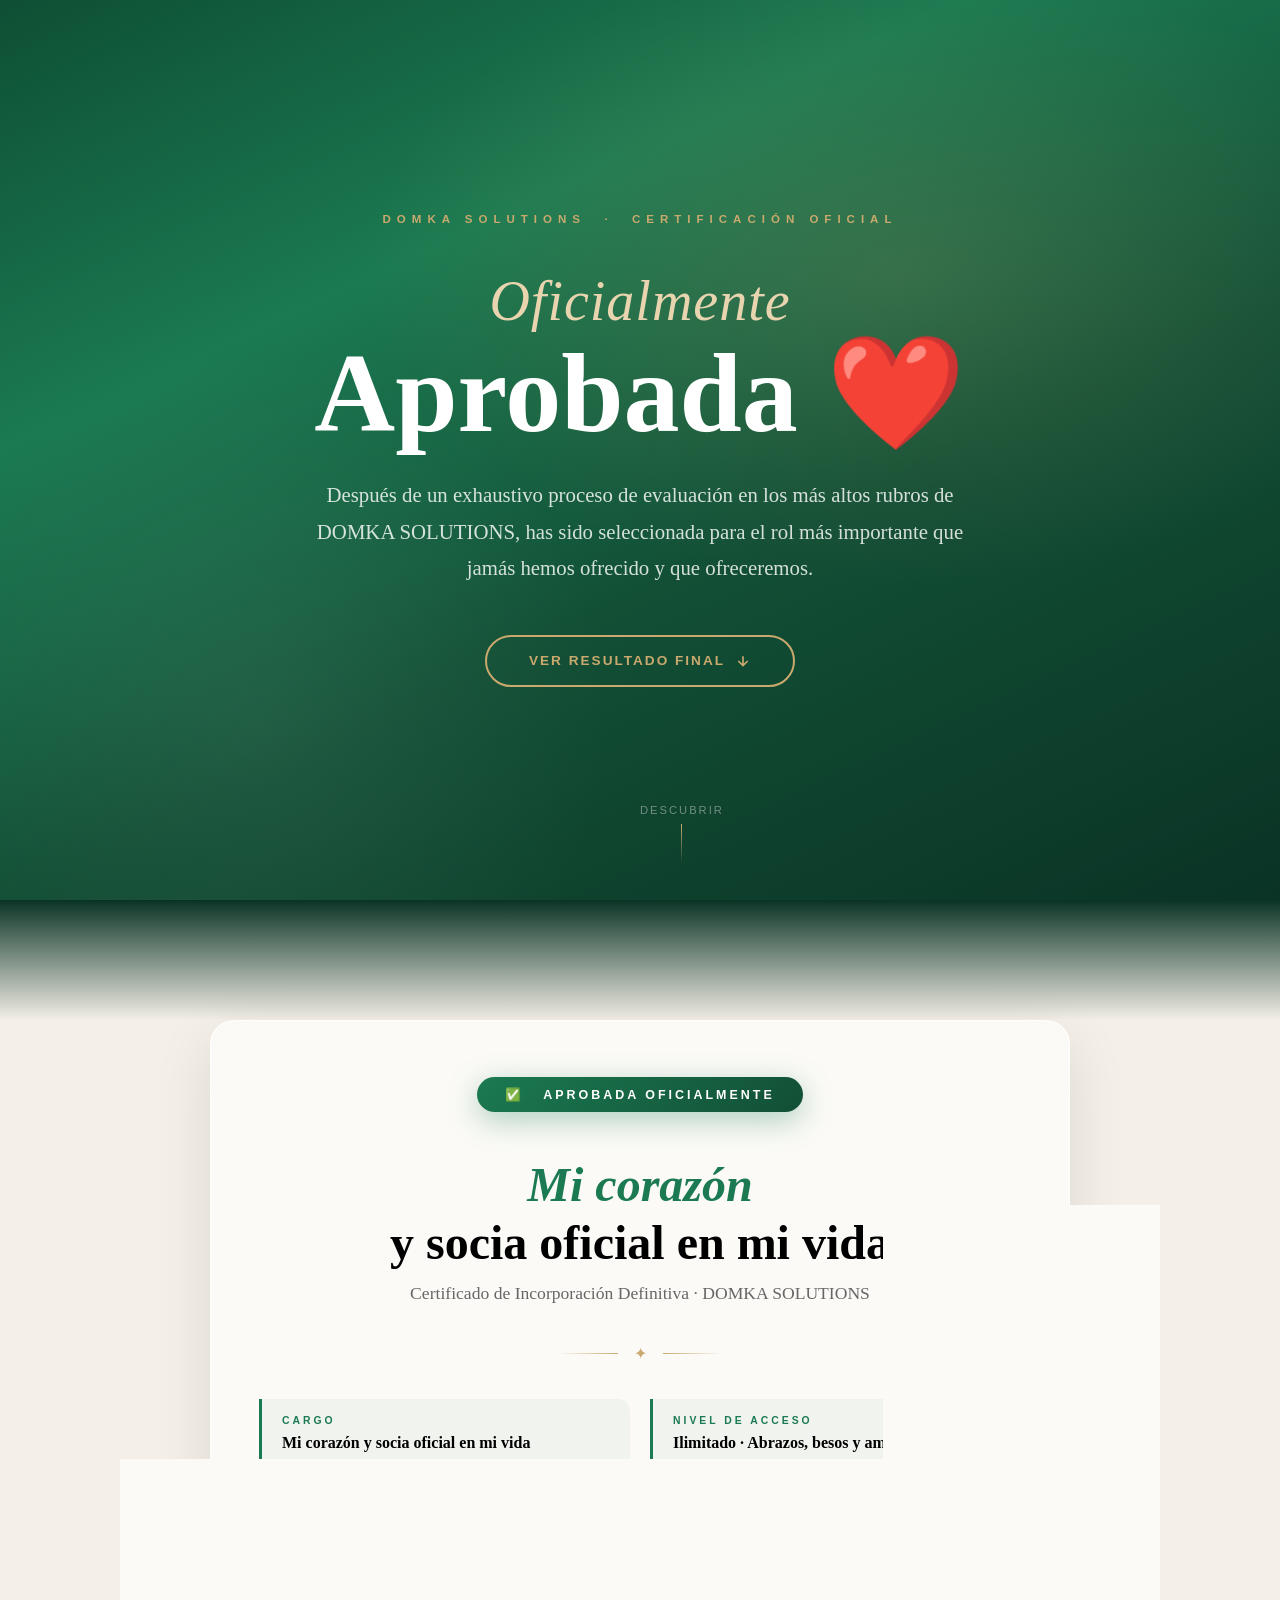
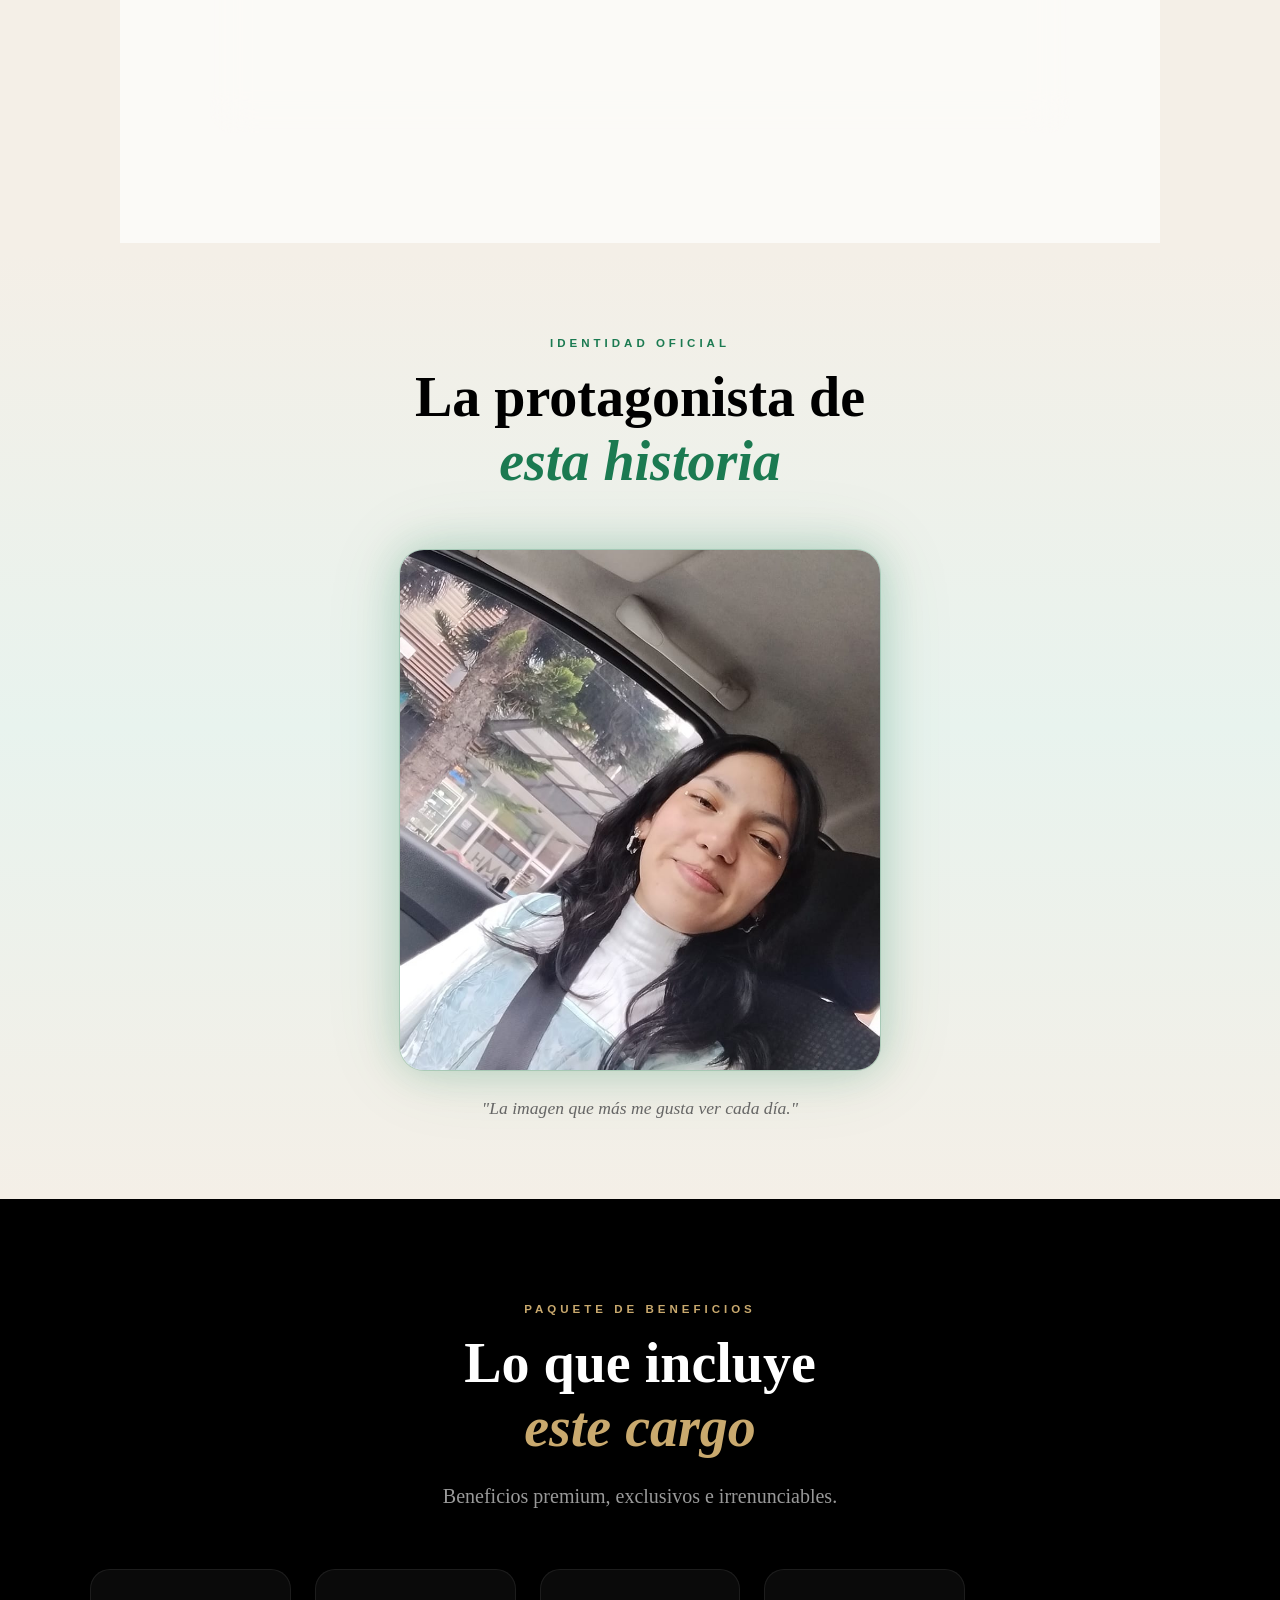
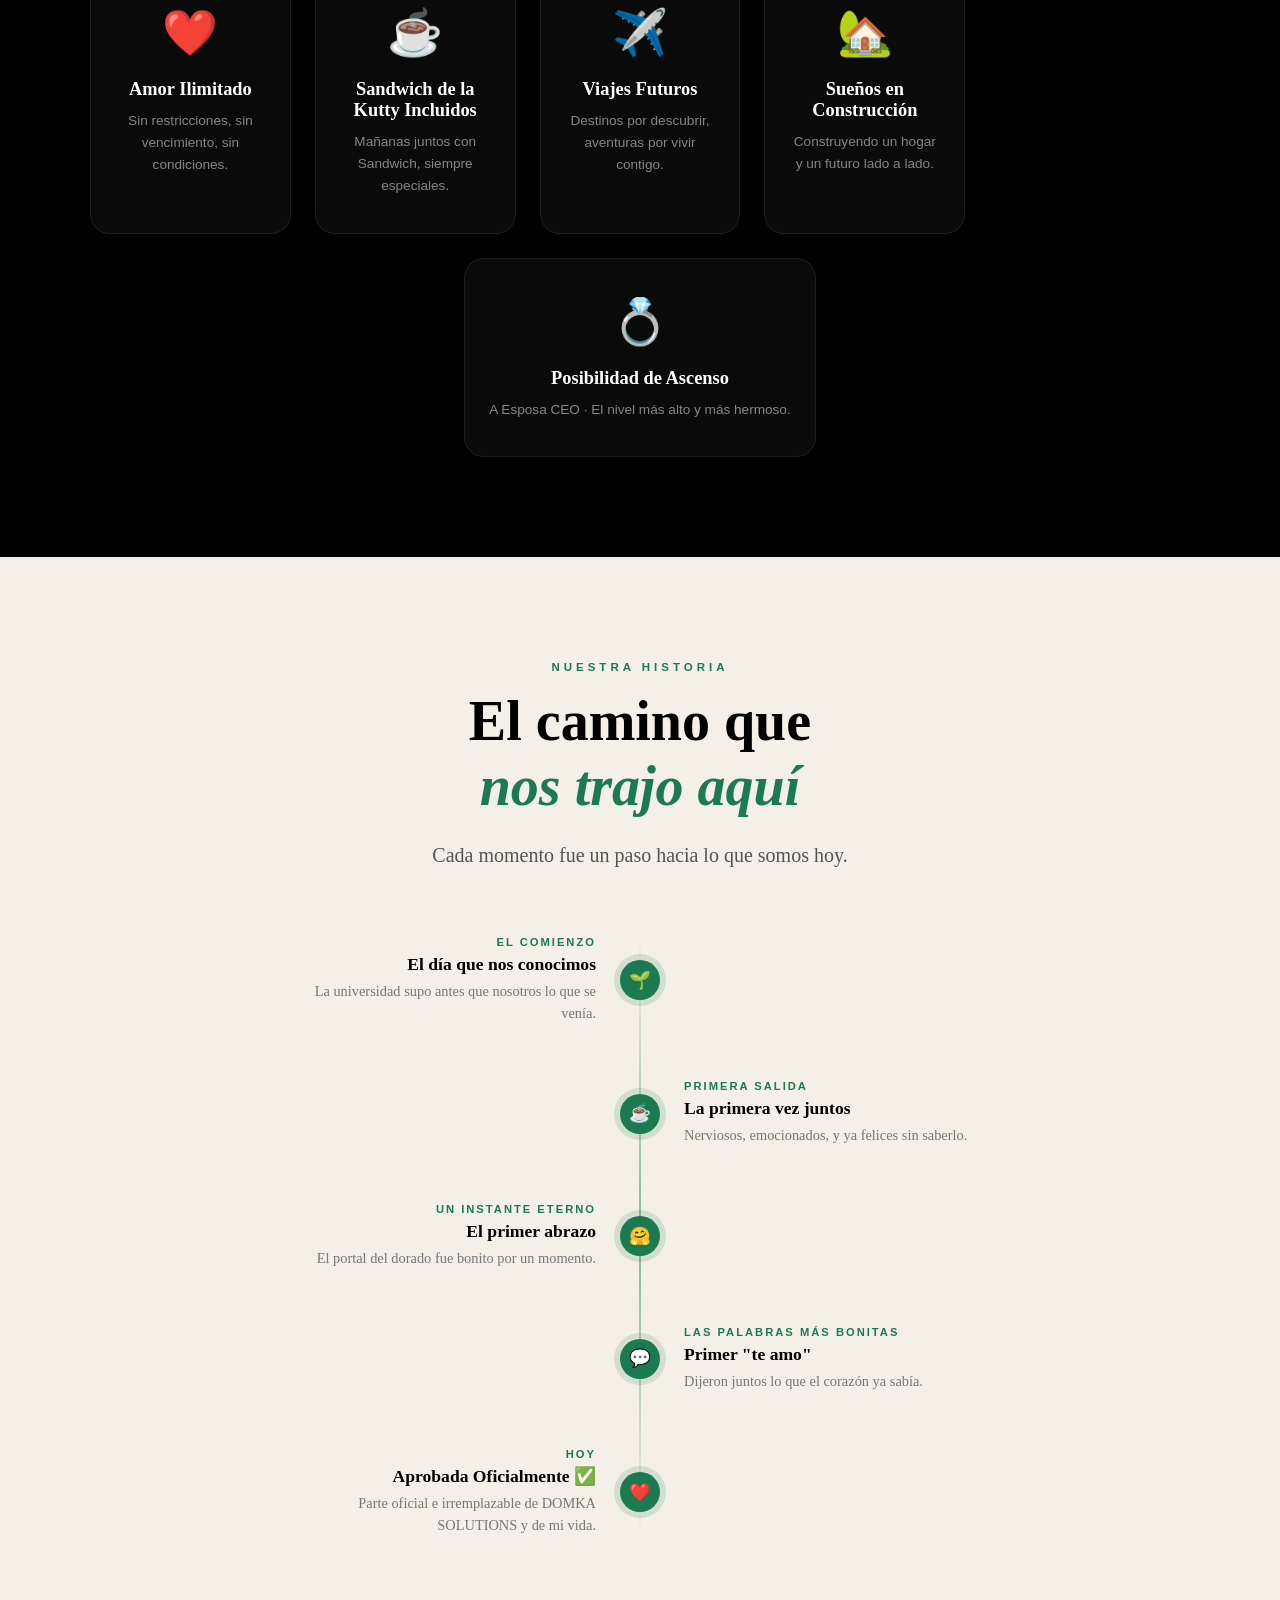
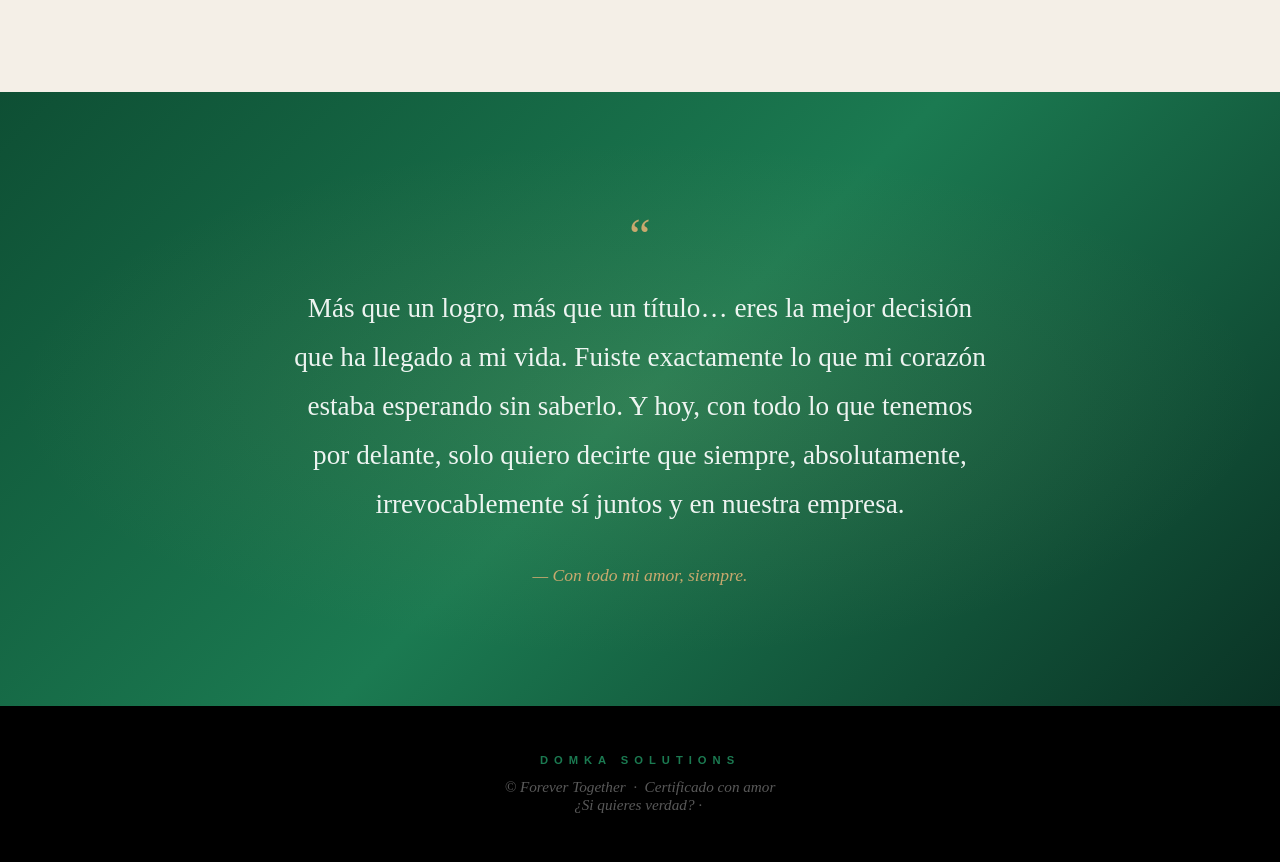
==== commit 09ecbec5: "Update aprobada-domka.html" ====
--- a/aprobada-domka.html
+++ b/aprobada-domka.html
@@ -486,9 +486,9 @@
     </h1>
 
     <p class="hero-subtitle">
-      Después de un exhaustivo proceso de evaluación en las más altas esferas de
+      Después de un exhaustivo proceso de evaluación en los más altos rubros de
       DOMKA SOLUTIONS, has sido seleccionada para el rol más importante
-      que jamás hemos ofrecido.
+      que jamás hemos ofrecido y que ofreceremos.
     </p>
 
     <a href="#resultado" class="btn-primary">
@@ -514,7 +514,7 @@
 
         <!-- Título -->
         <h2 class="card-title text-center">
-          <em>Dueña de mi corazón</em><br>y socia oficial de mi vida
+          <em>Mi corazón</em><br>y socia oficial en mi vida
         </h2>
         <p class="card-meta text-center">Certificado de Incorporación Definitiva · DOMKA SOLUTIONS</p>
 
@@ -525,7 +525,7 @@
         <div class="card-fields">
           <div class="card-field">
             <div class="card-field-label">Cargo</div>
-            <div class="card-field-value">Dueña de mi corazón y socia oficial de mi vida</div>
+            <div class="card-field-value">Mi corazón y socia oficial en mi vida</div>
           </div>
           <div class="card-field">
             <div class="card-field-label">Nivel de acceso</div>
@@ -533,7 +533,7 @@
           </div>
           <div class="card-field">
             <div class="card-field-label">Estado</div>
-            <div class="card-field-value" style="color: var(--green);">✅ Activa y confirmada</div>
+            <div class="card-field-value" style="color: var(--green);">✅ Activa, Amarrada Para Siempre y Confirmada</div>
           </div>
           <div class="card-field">
             <div class="card-field-label">Fecha de certificación</div>
@@ -562,7 +562,7 @@
 
       <div class="text-center" style="margin-top: 56px;">
         <div class="photo-frame reveal">
-          <!-- Reemplaza src con img/foto1.png cuando tengas la imagen -->
+          <!-- Reemplaza src con img/foto1.png cuando tengas la imagen
           <div class="photo-placeholder">
             <svg width="64" height="64" viewBox="0 0 24 24" fill="none" stroke="#1b7a51" stroke-width="1.2">
               <rect x="3" y="3" width="18" height="18" rx="3"/>
@@ -570,7 +570,7 @@
               <path d="M21 15l-5-5L5 21"/>
             </svg>
             <p>Agrega foto1.png a la carpeta /img</p>
-          </div>
+          </div>  -->
           <img src="img/foto1.png" alt="Mi amor" data-lightbox>
         </div>
         <p class="photo-caption reveal">"La imagen que más me gusta ver cada día."</p>
@@ -598,8 +598,8 @@
 
         <div class="benefit-card reveal">
           <span class="benefit-icon">☕</span>
-          <div class="benefit-title">Cafecitos Incluidos</div>
-          <div class="benefit-desc">Mañanas juntos con café o sin él, siempre especiales.</div>
+          <div class="benefit-title">Sandwich de la Kutty Incluidos</div>
+          <div class="benefit-desc">Mañanas juntos con Sandwich, siempre especiales.</div>
         </div>
 
         <div class="benefit-card reveal">
@@ -640,7 +640,7 @@
           <div class="tl-content">
             <div class="tl-date">El comienzo</div>
             <div class="tl-title">El día que nos conocimos</div>
-            <div class="tl-desc">El universo supo antes que nosotros lo que se venía.</div>
+            <div class="tl-desc">La universidad supo antes que nosotros lo que se venía.</div>
           </div>
           <div class="tl-dot">🌱</div>
           <div class="tl-empty"></div>
@@ -660,7 +660,7 @@
           <div class="tl-content">
             <div class="tl-date">Un instante eterno</div>
             <div class="tl-title">El primer abrazo</div>
-            <div class="tl-desc">El mundo dejó de girar por un momento.</div>
+            <div class="tl-desc">El portal del dorado fue bonito por un momento.</div>
           </div>
           <div class="tl-dot">🤗</div>
           <div class="tl-empty"></div>
@@ -699,10 +699,8 @@
       <div class="message-quote">&ldquo;</div>
       <p class="message-text">
         Más que un logro, más que un título… eres la mejor decisión que ha
-        llegado a mi vida. No fuiste un azar ni una coincidencia. Fuiste
-        exactamente lo que mi corazón estaba esperando sin saberlo.
-        Y hoy, con todo lo que tenemos por delante,
-        solo quiero decirte que sí — siempre, absolutamente, irrevocablemente sí.
+        llegado a mi vida. Fuiste exactamente lo que mi corazón estaba esperando sin saberlo.
+        Y hoy, con todo lo que tenemos por delante, solo quiero decirte que siempre, absolutamente, irrevocablemente sí juntos y en nuestra empresa.
       </p>
       <p class="message-sign">— Con todo mi amor, siempre.</p>
     </div>
@@ -715,6 +713,7 @@
   <footer>
     <p class="footer-logo">DOMKA SOLUTIONS</p>
     <p class="footer-tagline">© Forever Together &nbsp;·&nbsp; Certificado con amor</p>
+    <p class="footer-tagline">¿Si quieres verdad?&nbsp;·&nbsp;</p>
   </footer>
 
 
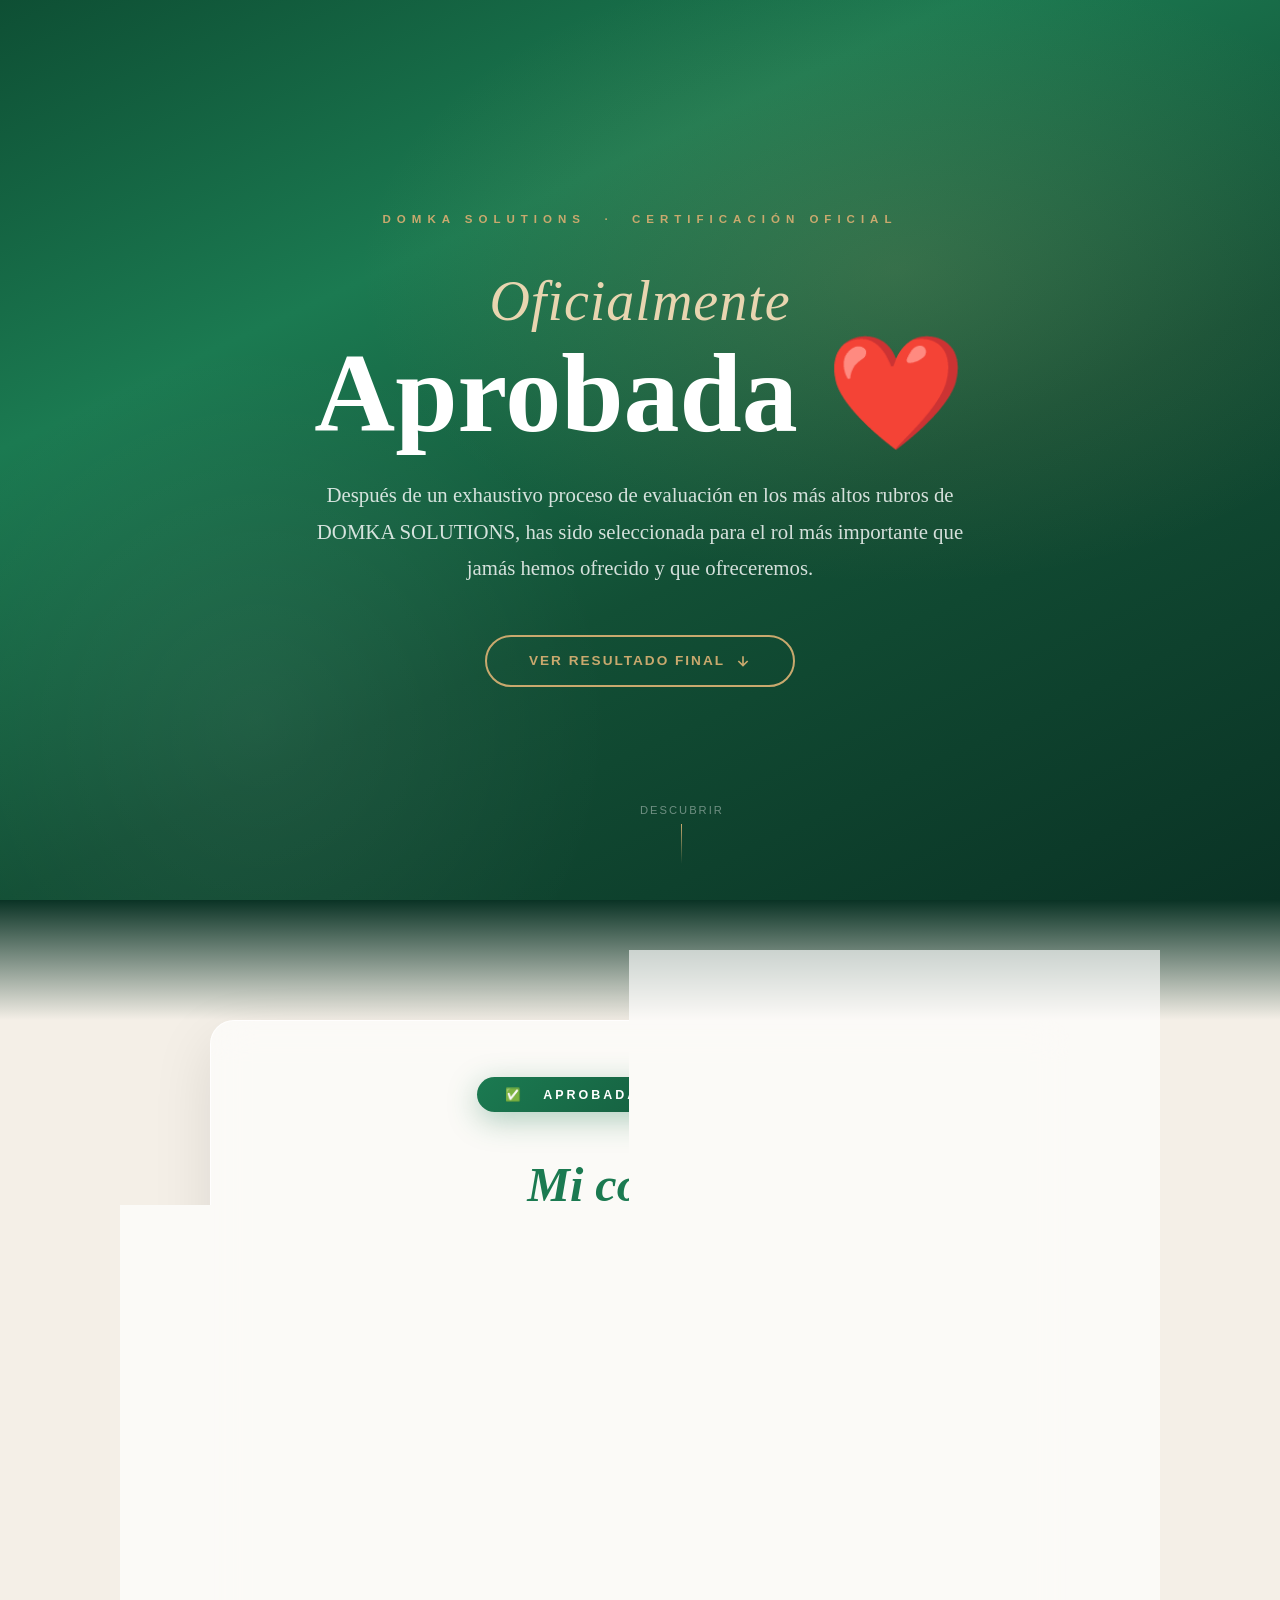
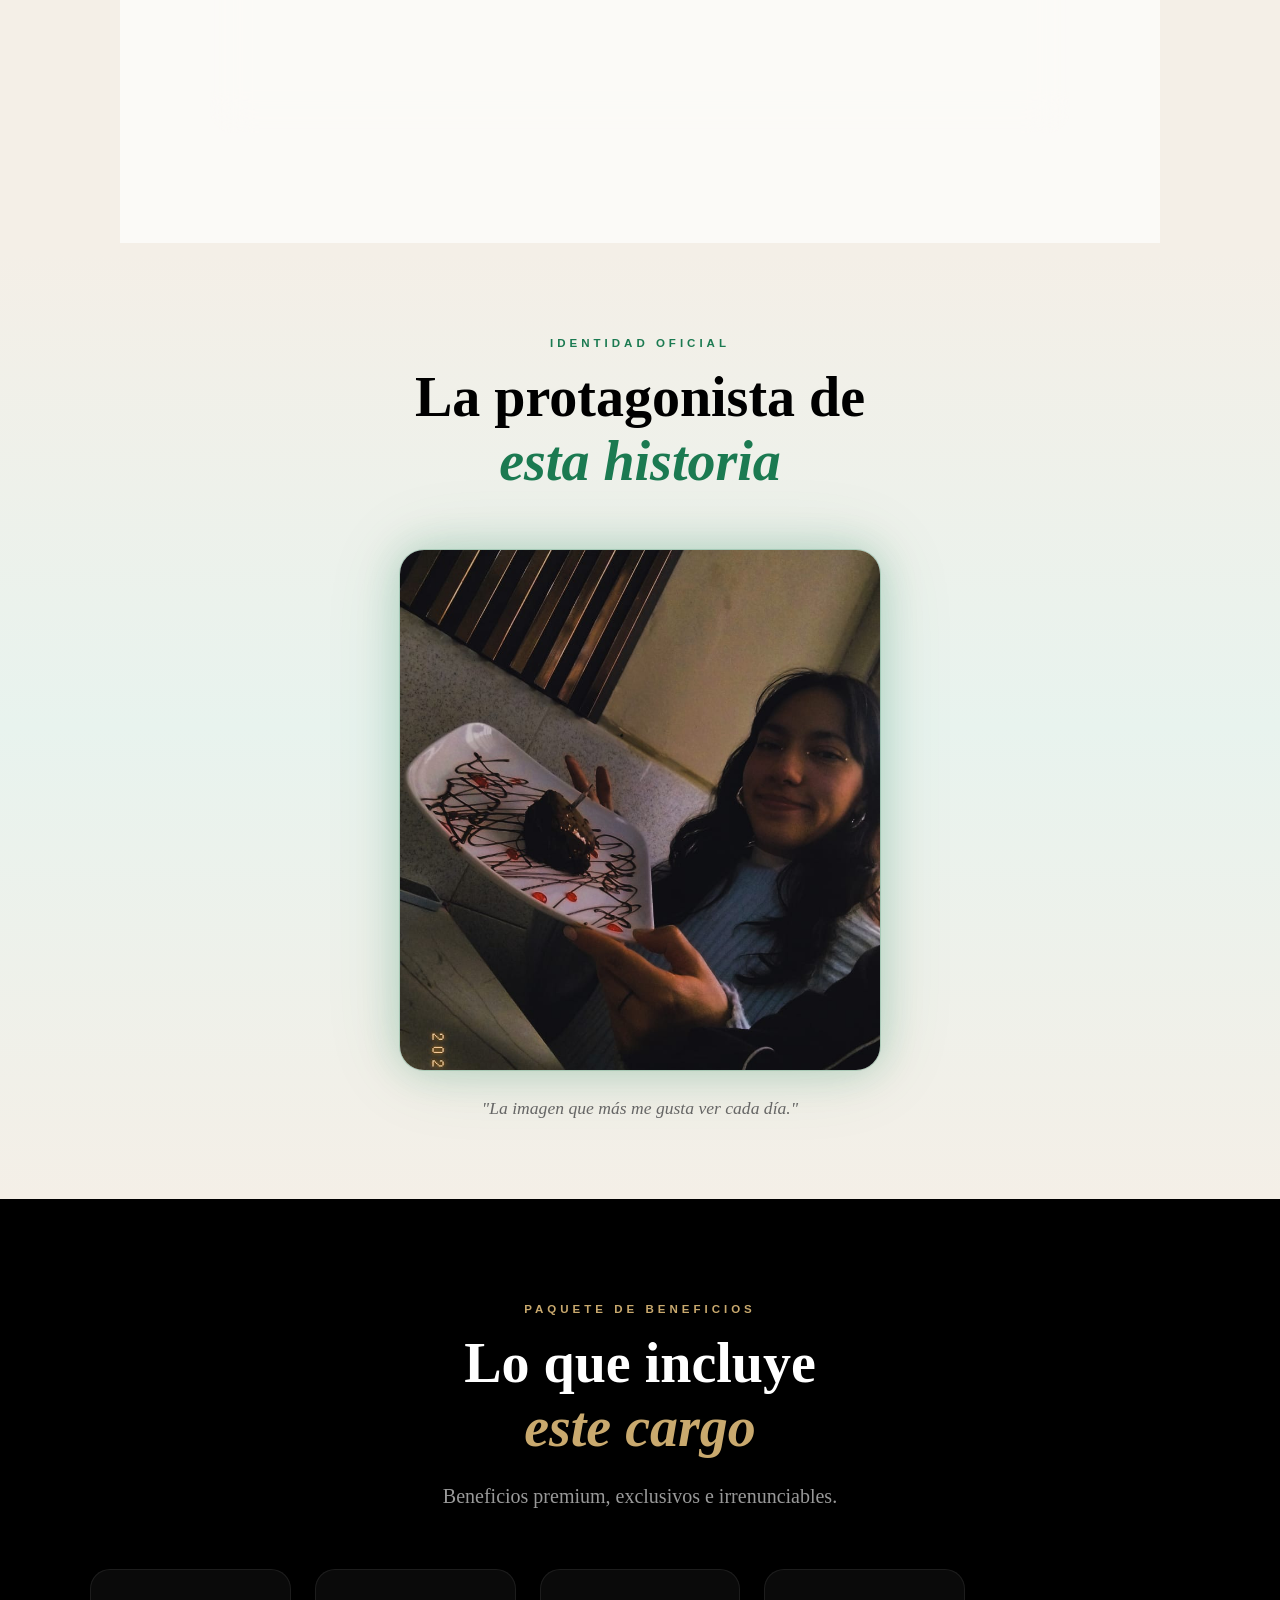
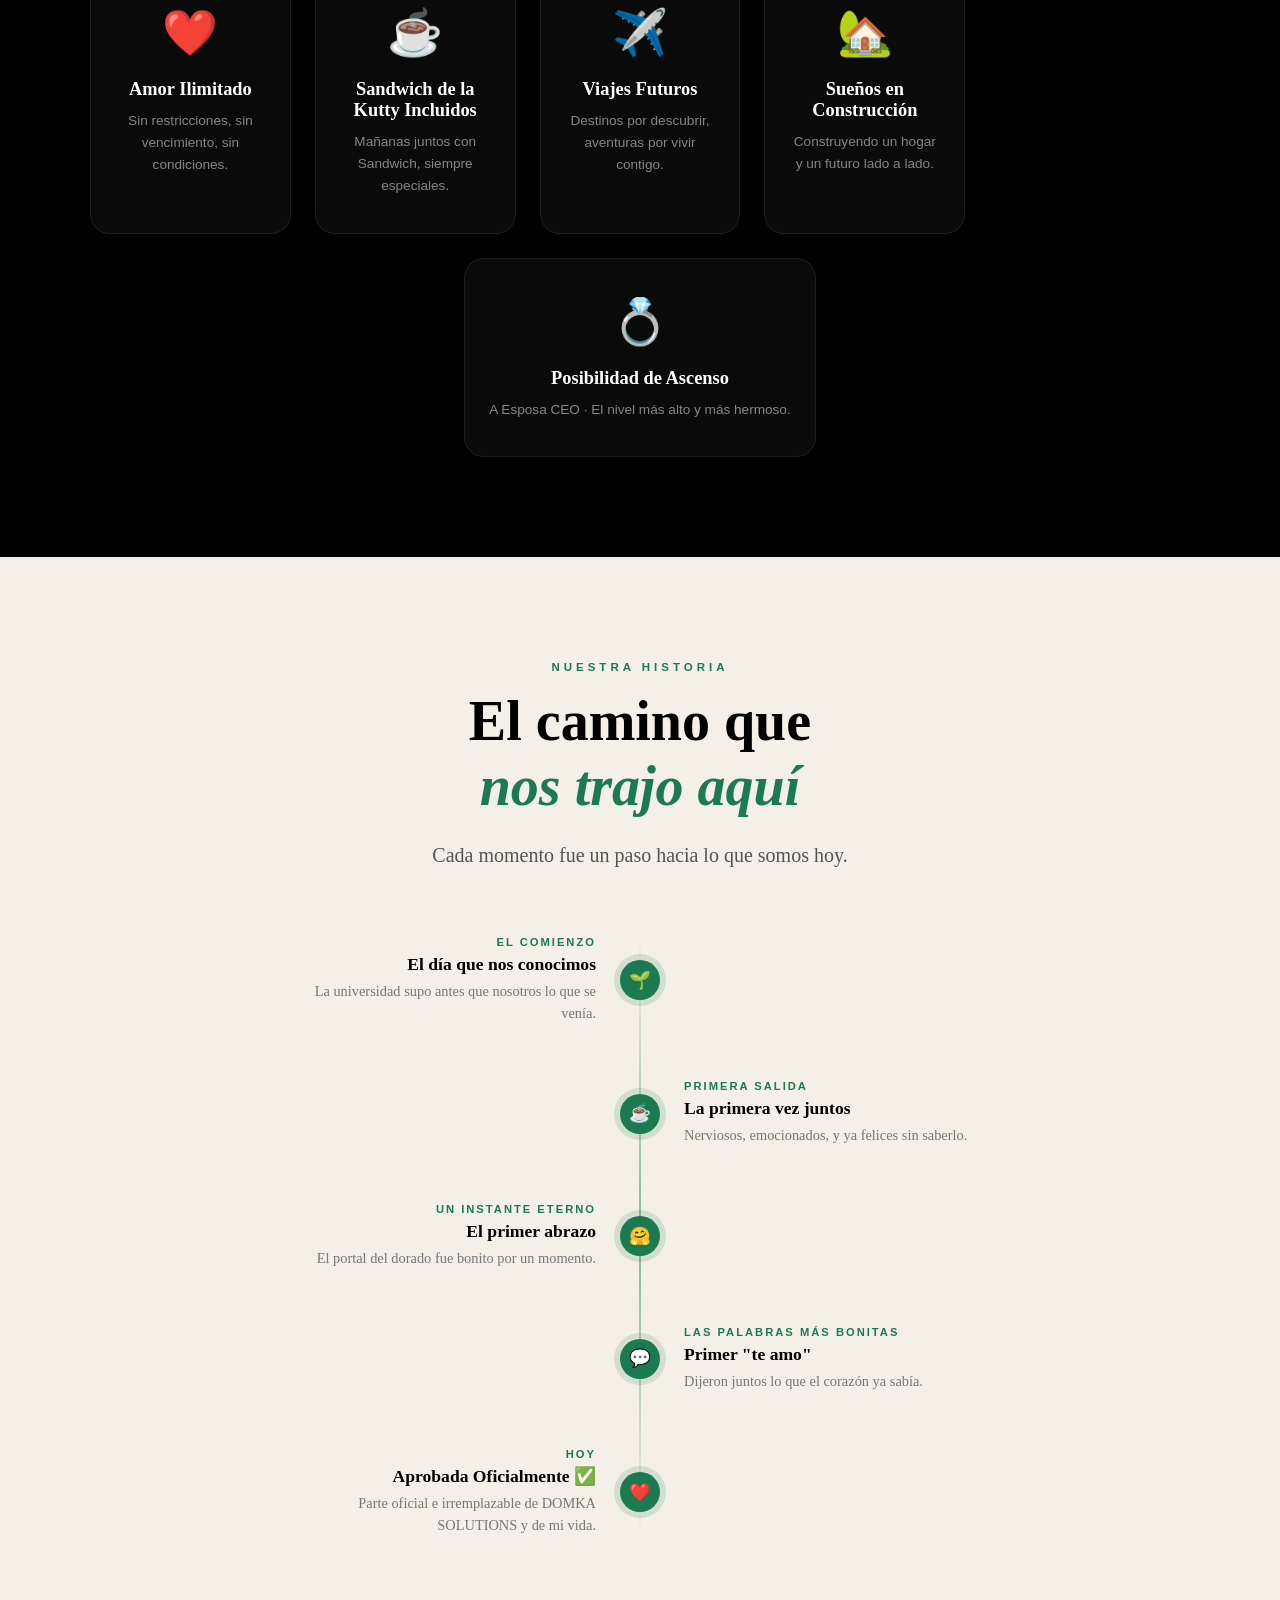
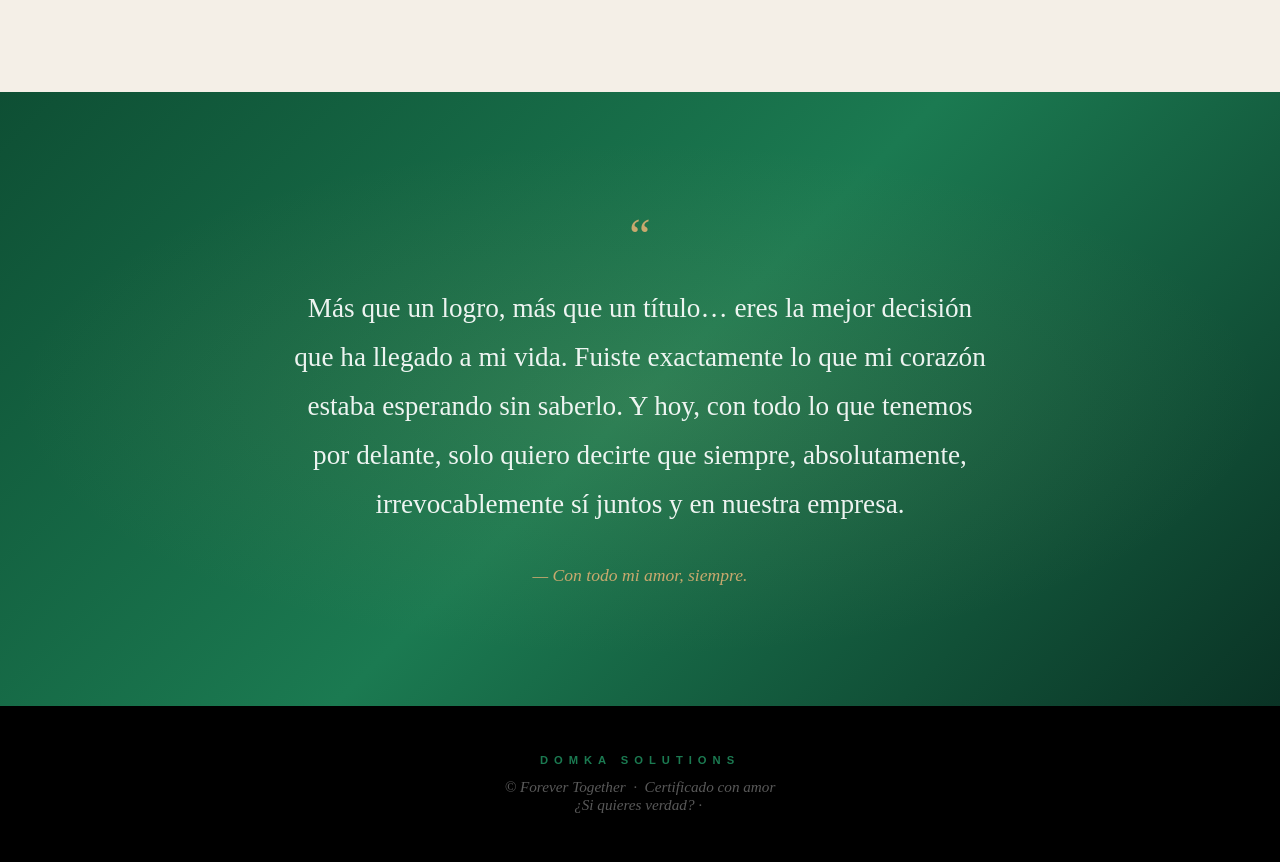
==== commit 830f29d3: "Update aprobada-domka.html" ====
--- a/aprobada-domka.html
+++ b/aprobada-domka.html
@@ -571,7 +571,7 @@
             </svg>
             <p>Agrega foto1.png a la carpeta /img</p>
           </div>  -->
-          <img src="img/foto1.png" alt="Mi amor" data-lightbox>
+          <img src="img/foto_1.1.png" alt="Mi amor" data-lightbox>
         </div>
         <p class="photo-caption reveal">"La imagen que más me gusta ver cada día."</p>
       </div>
